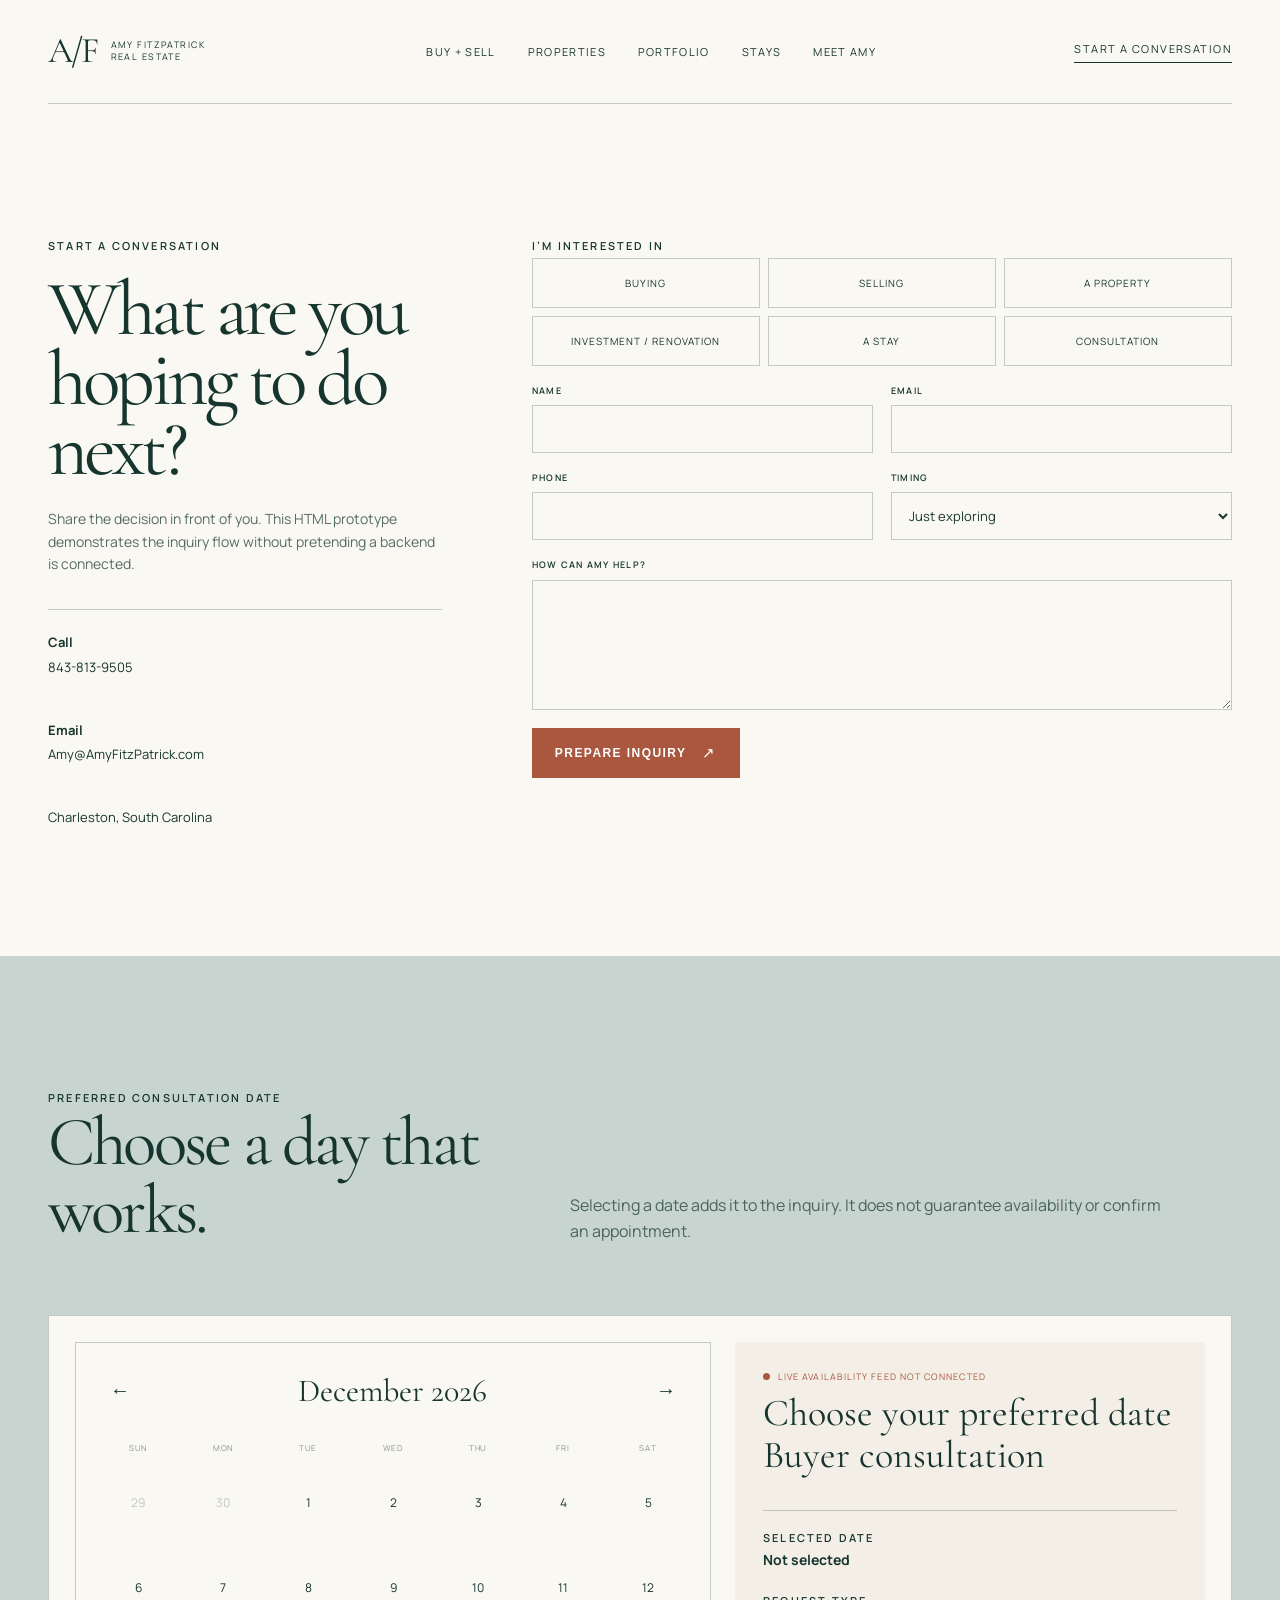
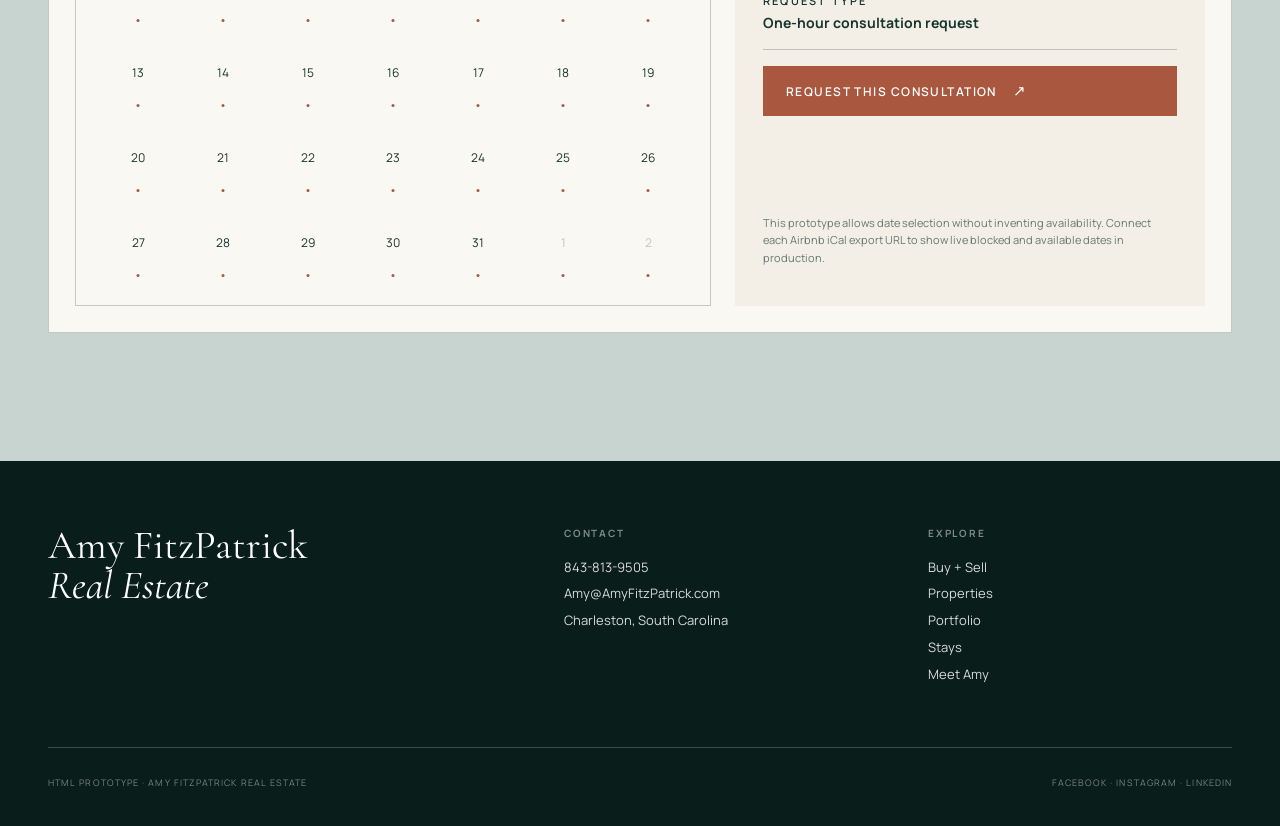
==== contact.html @ 409ec481 "Publish Amy FitzPatrick website prototype" ====
<!doctype html><html lang="en"><head><meta charset="utf-8"><meta name="viewport" content="width=device-width,initial-scale=1"><title>Contact | Amy FitzPatrick Real Estate</title><meta name="description" content="Contact Amy FitzPatrick about buying, selling, investing, properties or stays."><link rel="preconnect" href="https://fonts.googleapis.com"><link rel="preconnect" href="https://fonts.gstatic.com" crossorigin><link href="https://fonts.googleapis.com/css2?family=Cormorant+Garamond:ital,wght@0,400;0,500;1,400&family=Manrope:wght@400;500;600&display=swap" rel="stylesheet"><link rel="icon" href="data:,"><link rel="stylesheet" href="styles.css"></head><body class="inner-page"><header><div class="wrap nav"><a class="brand" href="index.html" aria-label="Amy FitzPatrick home"><span class="brand-mark">A/F</span><span class="brand-copy">Amy FitzPatrick<br>Real Estate</span></a><nav class="navlinks" aria-label="Primary"><a href="services.html">Buy + Sell</a><a href="properties.html">Properties</a><a href="portfolio.html">Portfolio</a><a href="stays.html">Stays</a><a href="meet.html">Meet Amy</a></nav><a class="nav-cta" href="contact.html">Start a conversation</a><button class="menu-toggle" type="button" aria-expanded="false" aria-controls="mobile-panel">Menu</button></div><nav class="mobile-panel" id="mobile-panel" aria-label="Mobile navigation"><a href="services.html">Buy + Sell</a><a href="properties.html">Properties</a><a href="portfolio.html">Portfolio</a><a href="stays.html">Stays</a><a href="meet.html">Meet Amy</a><a href="contact.html">Contact</a></nav></header><main><section class="section"><div class="wrap contact-grid"><aside class="contact-aside"><span class="eyebrow">Start a conversation</span><h1>What are you hoping to do next?</h1><p class="page-copy">Share the decision in front of you. This HTML prototype demonstrates the inquiry flow without pretending a backend is connected.</p><div class="contact-details"><strong>Call</strong><a href="tel:+18438139505">843-813-9505</a><br><br><strong>Email</strong><a href="mailto:Amy@AmyFitzPatrick.com">Amy@AmyFitzPatrick.com</a><br><br><span>Charleston, South Carolina</span></div></aside><form class="form-grid" data-prototype-form><div class="full"><span class="eyebrow">I’m interested in</span><div class="intent-grid"><label class="intent-option"><input type="radio" name="intent" value="buyer"><span>Buying</span></label><label class="intent-option"><input type="radio" name="intent" value="seller"><span>Selling</span></label><label class="intent-option"><input type="radio" name="intent" value="property"><span>A property</span></label><label class="intent-option"><input type="radio" name="intent" value="renovation"><span>Investment / renovation</span></label><label class="intent-option"><input type="radio" name="intent" value="stay"><span>A stay</span></label><label class="intent-option"><input type="radio" name="intent" value="consultation"><span>Consultation</span></label></div></div><div class="field"><label for="name">Name</label><input id="name" name="name" required></div><div class="field"><label for="email">Email</label><input id="email" name="email" type="email" required></div><div class="field"><label for="phone">Phone</label><input id="phone" name="phone" type="tel"></div><div class="field"><label for="timing">Timing</label><select id="timing" name="timing"><option>Just exploring</option><option>Within 3 months</option><option>3–6 months</option><option>6+ months</option></select></div><div class="field full"><label for="message">How can Amy help?</label><textarea id="message" name="message" required></textarea></div><input id="selected-start" type="hidden" name="preferredStart"><input id="selected-end" type="hidden" name="preferredEnd"><div class="full"><button class="btn primary" type="submit">Prepare inquiry</button><div class="form-message"></div></div></form></div></section><section class="section mist"><div class="wrap"><div class="section-head"><div><span class="eyebrow">Preferred consultation date</span><h2 class="display">Choose a day that works.</h2></div><p>Selecting a date adds it to the inquiry. It does not guarantee availability or confirm an appointment.</p></div><div class="calendar-shell"><div class="calendar" data-calendar data-kind="consultation"><div class="calendar-head"><button class="calendar-nav" type="button" data-calendar-prev aria-label="Previous month">←</button><h3 data-month-title></h3><button class="calendar-nav" type="button" data-calendar-next aria-label="Next month">→</button></div><div class="calendar-week"></div><div class="calendar-days"></div></div><div class="calendar-summary"><span class="sync-status">Live availability feed not connected</span><h3>Choose your preferred date<span data-calendar-property>Buyer consultation</span></h3><div class="calendar-selection"><div><span class="eyebrow">Selected date</span><strong id="calendar-start">Not selected</strong></div><br><div><span class="eyebrow">Request type</span><strong id="calendar-end">Not selected</strong></div></div><a class="btn primary" data-date-link href="contact.html">Request this consultation</a><p class="calendar-note">This prototype allows date selection without inventing availability. Connect each Airbnb iCal export URL to show live blocked and available dates in production.</p></div></div></div></section></main><footer><div class="wrap"><div class="footer-grid"><div class="footer-brand">Amy FitzPatrick<br><em>Real Estate</em></div><div class="footer-col"><strong>Contact</strong><a href="tel:+18438139505">843-813-9505</a><a href="mailto:Amy@AmyFitzPatrick.com">Amy@AmyFitzPatrick.com</a><span>Charleston, South Carolina</span></div><div class="footer-col"><strong>Explore</strong><a href="services.html">Buy + Sell</a><a href="properties.html">Properties</a><a href="portfolio.html">Portfolio</a><a href="stays.html">Stays</a><a href="meet.html">Meet Amy</a></div></div><div class="footer-bottom"><span>HTML prototype · Amy FitzPatrick Real Estate</span><span>Facebook · Instagram · LinkedIn</span></div></div></footer><script src="site.js"></script></body></html>
---- styles.css ----
:root{
      --ink:#17352f;
      --deep:#0e2824;
      --oyster:#f3efe6;
      --paper:#faf8f2;
      --mist:#c8d4cf;
      --clay:#a9573f;
      --line:rgba(23,53,47,.24);
      --serif:"Cormorant Garamond", Georgia, serif;
      --sans:"Manrope", Arial, sans-serif;
    }
    *{box-sizing:border-box}
    html{scroll-behavior:smooth}
    body{margin:0;background:var(--paper);color:var(--ink);font-family:var(--sans);font-size:16px;line-height:1.6;overflow-x:hidden}
    img{display:block;width:100%;height:100%;object-fit:cover}
    a{color:inherit;text-decoration:none}
    .wrap{width:min(1280px,calc(100% - 96px));margin:auto}
    .eyebrow{font-size:11px;font-weight:600;letter-spacing:.2em;text-transform:uppercase}
    .rule{height:1px;background:var(--line)}
    .btn{display:inline-flex;align-items:center;gap:16px;min-height:50px;padding:0 22px;border:1px solid currentColor;font-size:12px;font-weight:600;letter-spacing:.12em;text-transform:uppercase;transition:.25s ease}
    .btn::after{content:"↗";font-size:15px;font-weight:400}
    .btn.primary{background:var(--clay);border-color:var(--clay);color:#fff}
    .btn:hover{transform:translateY(-2px)}

    header{position:absolute;inset:0 0 auto;z-index:10;color:#fff}
    .nav{height:104px;display:grid;grid-template-columns:180px 1fr auto;align-items:center;border-bottom:1px solid rgba(255,255,255,.34)}
    .brand{display:flex;align-items:center;gap:14px}
    .brand-mark{font-family:var(--serif);font-size:36px;line-height:.8;letter-spacing:-.06em}
    .brand-copy{font-size:9px;line-height:1.35;letter-spacing:.16em;text-transform:uppercase}
    .navlinks{display:flex;justify-content:center;gap:32px;font-size:11px;letter-spacing:.12em;text-transform:uppercase}
    .nav-cta{font-size:11px;letter-spacing:.13em;text-transform:uppercase;border-bottom:1px solid;padding-bottom:5px}

    .hero{position:relative;min-height:940px;background:var(--deep);color:#fff;overflow:hidden}
    .hero-photo{position:absolute;inset:0;background-image:linear-gradient(90deg,rgba(11,39,34,.9) 0%,rgba(11,39,34,.62) 44%,rgba(11,39,34,.1) 78%),linear-gradient(0deg,rgba(10,31,28,.38),rgba(10,31,28,0) 52%),url('assets/river-marsh.jpg');background-size:cover;background-position:center 58%}
    .hero-grid{position:relative;z-index:2;min-height:940px;display:grid;grid-template-columns:1.07fr .93fr;align-items:end;padding:190px 0 78px}
    .hero-copy{align-self:center;padding-top:52px;max-width:800px}
    .hero-kicker{display:flex;align-items:center;gap:18px;margin-bottom:28px;color:rgba(255,255,255,.78)}
    .hero-kicker span:first-child{width:48px;height:1px;background:rgba(255,255,255,.55)}
    h1{font-family:var(--serif);font-weight:400;font-size:clamp(68px,7.6vw,112px);line-height:.84;letter-spacing:-.055em;margin:0 0 30px;max-width:850px}
    h1 em{font-weight:400;color:#e8d8c8}
    .hero-sub{max-width:560px;font-size:16px;line-height:1.75;color:rgba(255,255,255,.84);margin-bottom:34px}
    .hero-actions{display:flex;gap:14px;flex-wrap:wrap}
    .hero-actions .btn:not(.primary){color:#fff;background:rgba(255,255,255,.04)}
    .portrait-stage{position:relative;height:690px;align-self:end}
    .portrait-arch{position:absolute;right:-48px;bottom:-84px;width:540px;height:720px;border-radius:280px 280px 0 0;border:1px solid rgba(255,255,255,.4);background:linear-gradient(180deg,rgba(232,216,200,.18),rgba(232,216,200,.04));overflow:hidden}
    .portrait-arch img{object-fit:contain;object-position:center bottom;filter:saturate(.85) contrast(1.02)}
    .hero-note{position:absolute;right:0;bottom:24px;width:280px;padding:18px 20px;border-top:1px solid rgba(255,255,255,.5);border-bottom:1px solid rgba(255,255,255,.5);font-family:var(--serif);font-size:22px;font-style:italic;line-height:1.18}
    .hero-index{position:absolute;left:0;bottom:82px;display:flex;gap:30px;font-size:10px;letter-spacing:.15em;text-transform:uppercase;color:rgba(255,255,255,.64)}

    .intro{background:var(--oyster);padding:132px 0 124px}
    .intro-top{display:grid;grid-template-columns:1fr 2fr;gap:80px;align-items:start}
    .intro h2,.section-title{font-family:var(--serif);font-size:clamp(52px,5vw,78px);font-weight:400;line-height:.98;letter-spacing:-.04em;margin:0}
    .intro-statement{font-family:var(--serif);font-size:35px;line-height:1.2;max-width:820px;margin:0}
    .paths{margin-top:90px;border-top:1px solid var(--line)}
    .path{display:grid;grid-template-columns:72px 1.2fr 2fr 36px;align-items:center;gap:28px;min-height:118px;border-bottom:1px solid var(--line)}
    .path-num{font-family:var(--serif);font-size:20px;font-style:italic;color:var(--clay)}
    .path h3{font-family:var(--serif);font-size:36px;font-weight:400;margin:0}
    .path p{margin:0;max-width:560px;color:rgba(23,53,47,.74);font-size:14px}
    .path-arrow{font-size:22px}

    .featured{background:var(--deep);color:#fff;padding:130px 0}
    .featured-head{display:grid;grid-template-columns:1.25fr .75fr;gap:80px;align-items:end;margin-bottom:70px}
    .featured-copy{color:rgba(255,255,255,.72);max-width:470px;font-size:14px}
    .listing-stage{position:relative;display:grid;grid-template-columns:1.45fr .55fr;gap:18px;height:720px}
    .listing-main{position:relative;overflow:hidden}
    .listing-main img{object-position:center 54%}
    .listing-side{display:grid;grid-template-rows:1fr 1fr;gap:18px}
    .listing-card{position:absolute;left:46px;bottom:42px;background:rgba(250,248,242,.96);color:var(--ink);width:min(520px,calc(100% - 92px));padding:28px 30px}
    .listing-card h3{font-family:var(--serif);font-size:38px;line-height:1;margin:9px 0 18px;font-weight:400}
    .facts{display:flex;gap:18px;flex-wrap:wrap;font-size:11px;letter-spacing:.08em;text-transform:uppercase;color:rgba(23,53,47,.72)}
    .listing-link{display:inline-block;margin-top:20px;padding-bottom:3px;border-bottom:1px solid;font-size:11px;font-weight:600;letter-spacing:.12em;text-transform:uppercase}

    .about{padding:150px 0;background:var(--paper)}
    .about-grid{display:grid;grid-template-columns:.9fr 1.1fr;gap:110px;align-items:center}
    .about-photo{height:760px;position:relative;background:var(--mist);overflow:hidden}
    .about-photo img{object-position:center 32%}
    .about-photo::after{content:"15+ years shaping homes, investments & stays";position:absolute;right:-1px;bottom:-1px;background:var(--paper);width:280px;padding:25px 0 0 28px;font-family:var(--serif);font-style:italic;font-size:22px;line-height:1.2}
    .about-copy .eyebrow{color:var(--clay);margin-bottom:24px}
    .about-copy h2{font-family:var(--serif);font-size:70px;line-height:.96;font-weight:400;letter-spacing:-.04em;margin:0 0 34px}
    .about-copy .lead{font-family:var(--serif);font-size:28px;line-height:1.28;margin:0 0 28px}
    .about-copy p{color:rgba(23,53,47,.72);max-width:570px;margin:0 0 32px;font-size:14px}
    .credential{margin:42px 0;padding:20px 0;border-top:1px solid var(--line);border-bottom:1px solid var(--line);font-size:12px;letter-spacing:.08em;text-transform:uppercase}

    .work{padding:132px 0;background:var(--oyster)}
    .work-head{display:flex;justify-content:space-between;align-items:end;margin-bottom:70px}
    .work-head p{max-width:420px;margin:0;color:rgba(23,53,47,.68);font-size:14px}
    .mosaic{display:grid;grid-template-columns:1.1fr .9fr;grid-template-rows:400px 310px;gap:18px}
    .tile{position:relative;overflow:hidden}
    .tile:nth-child(1){grid-row:1 / span 2}
    .tile img{transition:transform .6s ease}
    .tile:hover img{transform:scale(1.025)}
    .tile-caption{position:absolute;inset:auto 0 0;background:linear-gradient(0deg,rgba(9,33,29,.86),rgba(9,33,29,0));padding:70px 26px 24px;color:#fff}
    .tile-caption strong{display:block;font-family:var(--serif);font-size:28px;font-weight:400;line-height:1.1}
    .tile-caption span{font-size:10px;letter-spacing:.15em;text-transform:uppercase;color:rgba(255,255,255,.7)}

    .stays{padding:145px 0;background:var(--paper)}
    .stays-grid{display:grid;grid-template-columns:.72fr 1.28fr;gap:90px;align-items:center}
    .stays-copy h2{font-family:var(--serif);font-weight:400;font-size:72px;line-height:.95;letter-spacing:-.04em;margin:18px 0 28px}
    .stays-copy p{font-size:14px;color:rgba(23,53,47,.7);margin-bottom:30px}
    .stay-gallery{display:grid;grid-template-columns:1.1fr .9fr;grid-template-rows:300px 300px;gap:16px}
    .stay-gallery figure{margin:0;overflow:hidden;position:relative}
    .stay-gallery figure:first-child{grid-row:1/span 2}
    .stay-gallery figure:first-child img{object-position:center}
    .stay-tag{position:absolute;left:18px;bottom:18px;background:rgba(250,248,242,.93);padding:8px 12px;font-size:10px;letter-spacing:.12em;text-transform:uppercase}

    .quote{background:var(--mist);padding:130px 0}
    .quote-grid{display:grid;grid-template-columns:220px 1fr;gap:86px;align-items:start}
    blockquote{margin:0;font-family:var(--serif);font-size:48px;line-height:1.14;letter-spacing:-.025em;max-width:940px}
    .quote-meta{margin-top:32px;font-size:11px;letter-spacing:.12em;text-transform:uppercase}

    .closing{position:relative;background:var(--deep);color:#fff;min-height:610px;display:flex;align-items:center;overflow:hidden}
    .closing::before{content:"";position:absolute;inset:0;background:linear-gradient(90deg,rgba(8,31,27,.96),rgba(8,31,27,.74) 60%,rgba(8,31,27,.45)),url('assets/charleston-street.jpg') center/cover;filter:saturate(.72)}
    .closing-inner{position:relative;z-index:2;padding:110px 0}
    .closing h2{font-family:var(--serif);font-size:80px;line-height:.94;font-weight:400;letter-spacing:-.045em;max-width:820px;margin:20px 0 34px}
    .closing h2 em{color:#e8d8c8;font-weight:400}
    .closing p{max-width:520px;color:rgba(255,255,255,.76);margin-bottom:30px}

    footer{background:#091d1a;color:#fff;padding:64px 0 36px}
    .footer-grid{display:grid;grid-template-columns:1.2fr .8fr .8fr;gap:60px;padding-bottom:56px;border-bottom:1px solid rgba(255,255,255,.2)}
    .footer-brand{font-family:var(--serif);font-size:40px;line-height:1}
    .footer-col strong{display:block;font-size:10px;letter-spacing:.18em;text-transform:uppercase;color:rgba(255,255,255,.48);margin-bottom:16px}
    .footer-col a,.footer-col span{display:block;font-size:13px;margin:6px 0;color:rgba(255,255,255,.84)}
    .footer-bottom{display:flex;justify-content:space-between;padding-top:28px;font-size:9px;letter-spacing:.12em;text-transform:uppercase;color:rgba(255,255,255,.45)}
    .footer-bottom span{display:block}

    @media(max-width:900px){
      .wrap{width:min(100% - 40px,680px)}
      header{position:absolute}.nav{height:80px;grid-template-columns:1fr auto}.brand-copy,.navlinks{display:none}.nav-cta{font-size:10px}
      .hero,.hero-grid{min-height:840px}.hero-grid{display:block;padding:150px 0 0}.hero-copy{position:relative;z-index:3;padding:0}.hero-kicker{margin-bottom:20px}h1{font-size:66px;line-height:.86;max-width:520px}.hero-sub{font-size:14px;max-width:380px;margin-bottom:24px}.portrait-stage{position:absolute;inset:auto -60px 0 auto;width:460px;height:560px;opacity:.9}.portrait-arch{right:0;bottom:-70px;width:420px;height:560px}.hero-note{display:none}.hero-index{bottom:24px;gap:16px;font-size:8px}.hero-photo{background-image:linear-gradient(180deg,rgba(11,39,34,.93) 0%,rgba(11,39,34,.72) 46%,rgba(11,39,34,.22) 100%),url('assets/river-marsh.jpg');background-position:center}
      .intro,.featured,.about,.work,.stays,.quote{padding:88px 0}.intro-top,.featured-head,.about-grid,.stays-grid,.quote-grid{grid-template-columns:1fr;gap:32px}.intro-statement{font-size:28px}.paths{margin-top:54px}.path{grid-template-columns:42px 1fr 28px;gap:14px;padding:22px 0}.path p{grid-column:2 / -1}.path h3{font-size:30px}
      .listing-stage{grid-template-columns:1fr;height:auto}.listing-main{height:560px}.listing-side{grid-template-columns:1fr 1fr;grid-template-rows:240px}.listing-card{left:18px;bottom:18px;width:calc(100% - 36px);padding:22px}.listing-card h3{font-size:31px}
      .about-grid{gap:52px}.about-photo{height:620px}.about-copy h2,.stays-copy h2{font-size:58px}.about-photo::after{width:240px;font-size:19px}
      .work-head{display:block}.work-head p{margin-top:22px}.mosaic{grid-template-columns:1fr;grid-template-rows:520px 300px 300px}.tile:nth-child(1){grid-row:auto}.stay-gallery{grid-template-rows:280px 240px}.quote-grid{gap:28px}blockquote{font-size:38px}.closing h2{font-size:62px}.footer-grid{grid-template-columns:1fr 1fr}.footer-brand{grid-column:1/-1}
    }
    @media(max-width:560px){
      .wrap{width:calc(100% - 32px)}
      .btn{min-height:46px;padding:0 16px;font-size:10px}
      .hero,.hero-grid{min-height:790px}.hero-grid{padding-top:128px}h1{font-size:55px;max-width:350px}.hero-sub{max-width:320px;line-height:1.55}.hero-actions{display:grid;width:max-content}.portrait-stage{right:-105px;width:360px;height:480px}.portrait-arch{width:350px;height:490px}.hero-index{display:none}
      .intro h2,.section-title{font-size:48px}.intro-statement{font-size:25px}.path{grid-template-columns:34px 1fr 22px}.path p{font-size:13px}
      .featured-head{margin-bottom:40px}.listing-main{height:500px}.listing-side{grid-template-rows:180px}.facts{gap:9px;font-size:9px}
      .about-photo{height:510px}.about-copy h2,.stays-copy h2{font-size:49px}.about-copy .lead{font-size:24px}.about-photo::after{width:215px;font-size:17px}
      .mosaic{grid-template-rows:430px 250px 250px}.stay-gallery{grid-template-columns:1fr;grid-template-rows:360px 220px 220px}.stay-gallery figure:first-child{grid-row:auto}.quote-grid{grid-template-columns:1fr}blockquote{font-size:32px}.closing{min-height:600px}.closing h2{font-size:52px}.footer-grid{grid-template-columns:1fr}.footer-brand{grid-column:auto}.footer-bottom{display:block;line-height:2}
    }


/* Shared internal-page system */
body.inner-page{background:var(--paper)}
.inner-page header{position:relative;color:var(--ink);background:var(--paper)}
.inner-page .nav{border-color:var(--line)}
.inner-page .nav-cta{color:var(--ink)}
.menu-toggle{display:none;border:0;background:none;color:inherit;font:600 10px var(--sans);letter-spacing:.14em;text-transform:uppercase;padding:10px 0}
.mobile-panel{display:none}
.page-hero{background:var(--oyster);width:min(100%,1680px);height:clamp(620px,calc(100vh - 104px),760px);min-height:0;margin-inline:auto;display:grid;align-items:stretch}
.page-hero-grid{display:grid;grid-template-columns:.88fr 1.12fr;min-height:0;height:100%}
.page-hero-copy{display:flex;flex-direction:column;justify-content:center;padding:70px clamp(48px,5vw,100px);position:relative}
.page-hero-copy .eyebrow{color:var(--clay);margin-bottom:24px}
.page-title{font-family:var(--serif);font-size:clamp(68px,7vw,102px);line-height:.88;letter-spacing:-.05em;font-weight:400;margin:0 0 28px}
.page-lead{font-family:var(--serif);font-size:28px;line-height:1.3;max-width:620px;margin:0 0 30px}
.page-copy{font-size:14px;max-width:560px;color:rgba(23,53,47,.72)}
.page-hero-media{position:relative;min-height:0;height:100%;overflow:hidden}
.page-hero-media img{position:absolute;inset:0;width:100%;height:100%;object-fit:cover;object-position:center}
.page-hero-media::after{content:"";position:absolute;inset:0;background:linear-gradient(90deg,rgba(14,40,36,.12),transparent 45%)}
.page-hero.dark{background:var(--deep);color:#fff}
.page-hero.dark .page-copy{color:rgba(255,255,255,.74)}
.page-hero.dark .page-hero-copy .eyebrow{color:#e8d8c8}
.section{padding:128px 0}
.section.tight{padding:88px 0}
.section.oyster{background:var(--oyster)}
.section.deep{background:var(--deep);color:#fff}
.section.mist{background:var(--mist)}
.section-head{display:grid;grid-template-columns:.8fr 1.2fr;gap:80px;align-items:end;margin-bottom:70px}
.section-head p{max-width:600px;margin:0;color:rgba(23,53,47,.7)}
.deep .section-head p{color:rgba(255,255,255,.7)}
.display{font-family:var(--serif);font-size:clamp(48px,5.4vw,78px);line-height:.98;letter-spacing:-.04em;font-weight:400;margin:0}
.display em{font-weight:400;color:var(--clay)}
.deep .display em{color:#e8d8c8}
.two-col{display:grid;grid-template-columns:1fr 1fr;gap:90px;align-items:center}
.image-frame{overflow:hidden;min-height:620px}
.image-frame.short{min-height:460px}
.copy-stack .eyebrow{color:var(--clay);margin-bottom:22px}
.copy-stack h2{font-family:var(--serif);font-size:64px;line-height:.98;letter-spacing:-.04em;font-weight:400;margin:0 0 28px}
.copy-stack .lead{font-family:var(--serif);font-size:27px;line-height:1.3;margin:0 0 24px}
.copy-stack p{font-size:14px;color:rgba(23,53,47,.72);margin:0 0 22px}
.index-list{border-top:1px solid var(--line)}
.index-row{display:grid;grid-template-columns:70px 1fr 1.35fr;gap:28px;padding:30px 0;border-bottom:1px solid var(--line);align-items:start}
.index-row strong{font-family:var(--serif);font-size:30px;font-weight:400;line-height:1}
.index-row p{margin:0;font-size:13px;color:rgba(23,53,47,.68)}
.index-row .eyebrow{color:var(--clay)}

/* Services */
.journey-grid{display:grid;grid-template-columns:1fr 1fr;gap:18px}
.journey{position:relative;min-height:620px;overflow:hidden;color:#fff;padding:44px;display:flex;flex-direction:column;justify-content:flex-end}
.journey img{position:absolute;inset:0;z-index:0}
.journey::after{content:"";position:absolute;inset:0;background:linear-gradient(0deg,rgba(8,31,27,.9),rgba(8,31,27,.08) 65%);z-index:1}
.journey>*:not(img){position:relative;z-index:2}
.journey h2{font-family:var(--serif);font-size:58px;font-weight:400;line-height:1;margin:10px 0 18px}
.journey p{max-width:470px;color:rgba(255,255,255,.78);font-size:14px}
.journey .btn{align-self:flex-start;color:#fff}
.process-grid{display:grid;grid-template-columns:repeat(4,1fr);border-top:1px solid var(--line)}
.process-step{padding:34px 26px 20px 0;border-bottom:1px solid var(--line);min-height:230px}
.process-step+.process-step{padding-left:26px;border-left:1px solid var(--line)}
.process-step span{color:var(--clay);font-family:var(--serif);font-style:italic;font-size:18px}
.process-step h3{font-family:var(--serif);font-size:28px;font-weight:400;line-height:1.1;margin:18px 0 12px}
.process-step p{font-size:12px;color:rgba(23,53,47,.68)}
.booking-grid{display:grid;grid-template-columns:repeat(3,1fr);gap:18px}
.booking-card{border:1px solid var(--line);padding:34px;min-height:360px;display:flex;flex-direction:column}
.booking-card h3{font-family:var(--serif);font-size:36px;line-height:1.05;font-weight:400;margin:16px 0}
.booking-card p{font-size:13px;color:rgba(23,53,47,.68)}
.booking-card .price{font-family:var(--serif);font-size:25px;margin-top:auto;padding:20px 0}

/* Properties */
.search-bar{display:grid;grid-template-columns:1.2fr .8fr .7fr .7fr auto;gap:12px;padding:18px;background:var(--paper);border:1px solid var(--line)}
.field{display:grid;gap:7px}
.field label{font-size:9px;font-weight:600;letter-spacing:.14em;text-transform:uppercase}
.field input,.field select,.field textarea{width:100%;border:1px solid var(--line);background:transparent;color:var(--ink);min-height:48px;padding:0 13px;font:13px var(--sans);border-radius:0}
.field textarea{padding:13px;min-height:130px;resize:vertical}
.property-grid{display:grid;grid-template-columns:repeat(3,1fr);gap:18px}
.property-card{background:var(--paper);border-bottom:1px solid var(--line)}
.property-card-media{height:330px;overflow:hidden;position:relative}
.property-card-status{position:absolute;left:14px;top:14px;background:var(--paper);padding:7px 10px;font-size:9px;letter-spacing:.13em;text-transform:uppercase}
.property-card-body{padding:24px 0 26px}
.property-card h3{font-family:var(--serif);font-size:32px;font-weight:400;line-height:1;margin:0 0 12px}
.property-card .facts{margin-top:15px}
.integration-note{border:1px solid var(--line);padding:50px;display:grid;grid-template-columns:.8fr 1.2fr;gap:60px;align-items:center;background:var(--oyster)}
.integration-note h2{font-family:var(--serif);font-size:48px;line-height:1;font-weight:400;margin:0}
.integration-note p{font-size:14px;color:rgba(23,53,47,.7)}

/* Detail pages */
.detail-hero{padding:62px 0 0;background:var(--paper)}
.detail-heading{display:grid;grid-template-columns:1.2fr .8fr;gap:70px;align-items:end;margin-bottom:48px}
.detail-heading h1{color:var(--ink);font-size:92px;margin:0}
.detail-summary{font-family:var(--serif);font-size:25px;line-height:1.3;margin:0}
.detail-media{height:760px;overflow:hidden;position:relative}
.detail-media img{object-position:center 52%}
.detail-factbar{display:grid;grid-template-columns:repeat(4,1fr);border:1px solid var(--line);border-top:0}
.detail-fact{padding:22px 24px;border-right:1px solid var(--line)}
.detail-fact:last-child{border-right:0}
.detail-fact span{display:block;font-size:9px;letter-spacing:.14em;text-transform:uppercase;color:rgba(23,53,47,.55)}
.detail-fact strong{font-family:var(--serif);font-size:24px;font-weight:400}
.story-grid{display:grid;grid-template-columns:.72fr 1.28fr;gap:110px;align-items:start}
.story-nav{position:sticky;top:30px;border-top:1px solid var(--line)}
.story-nav a{display:block;padding:14px 0;border-bottom:1px solid var(--line);font-size:10px;letter-spacing:.12em;text-transform:uppercase}
.story-copy h2{font-family:var(--serif);font-size:54px;line-height:1;font-weight:400;margin:0 0 28px}
.story-copy h3{font-family:var(--serif);font-size:34px;font-weight:400;margin:60px 0 18px}
.story-copy p{font-size:15px;color:rgba(23,53,47,.74);max-width:780px}
.gallery-two{display:grid;grid-template-columns:1fr 1fr;gap:18px;margin-top:58px}
.gallery-two figure{margin:0;height:430px;overflow:hidden}

/* Portfolio */
.filter-row{display:flex;gap:22px;flex-wrap:wrap;margin:0 0 50px;border-bottom:1px solid var(--line)}
.filter-btn{border:0;background:none;padding:0 0 12px;font:600 10px var(--sans);letter-spacing:.13em;text-transform:uppercase;color:rgba(23,53,47,.55);cursor:pointer}
.filter-btn.active{color:var(--ink);border-bottom:2px solid var(--clay)}
.portfolio-grid{display:grid;grid-template-columns:repeat(12,1fr);gap:18px}
.project-card{grid-column:span 6;position:relative;overflow:hidden;height:520px;color:#fff}
.project-card.wide{grid-column:span 8}.project-card.narrow{grid-column:span 4}
.project-card::after{content:"";position:absolute;inset:0;background:linear-gradient(0deg,rgba(8,31,27,.82),transparent 58%)}
.project-card-body{position:absolute;z-index:2;left:28px;right:28px;bottom:26px}
.project-card h2{font-family:var(--serif);font-size:42px;line-height:1;font-weight:400;margin:7px 0}
.project-card p{font-size:12px;color:rgba(255,255,255,.72);margin:0;max-width:470px}
.portfolio-grid .project-card:last-child{grid-column:1/-1;height:460px}

/* Stays + calendar */
.stay-selector{display:grid;grid-template-columns:repeat(4,1fr);border:1px solid var(--line);margin-bottom:40px}
.stay-choice{padding:18px;border:0;border-right:1px solid var(--line);background:transparent;color:var(--ink);font:600 10px var(--sans);letter-spacing:.1em;text-transform:uppercase;cursor:pointer}
.stay-choice:last-child{border-right:0}.stay-choice.active{background:var(--ink);color:#fff}
.stay-list{display:grid;gap:80px}
.stay-entry{display:grid;grid-template-columns:1.15fr .85fr;gap:70px;align-items:center}
.stay-entry:nth-child(even){grid-template-columns:.85fr 1.15fr}.stay-entry:nth-child(even) .stay-entry-media{order:2}
.stay-entry-media{height:610px;overflow:hidden;position:relative}
.stay-entry-copy h2{font-family:var(--serif);font-size:60px;line-height:.96;font-weight:400;margin:12px 0 22px}
.stay-entry-copy p{font-size:14px;color:rgba(23,53,47,.7)}
.stay-facts{display:flex;gap:18px;flex-wrap:wrap;padding:18px 0;margin:24px 0;border-top:1px solid var(--line);border-bottom:1px solid var(--line);font-size:10px;letter-spacing:.08em;text-transform:uppercase}
.calendar-shell{display:grid;grid-template-columns:1.15fr .85fr;gap:24px;background:var(--paper);padding:26px;border:1px solid var(--line)}
.calendar{border:1px solid var(--line);padding:22px}
.calendar-head{display:flex;justify-content:space-between;align-items:center;margin-bottom:18px}
.calendar-head h3{font-family:var(--serif);font-size:32px;font-weight:400;margin:0}
.calendar-nav{border:0;background:transparent;font-size:20px;color:var(--ink);cursor:pointer;padding:8px 12px}
.calendar-week,.calendar-days{display:grid;grid-template-columns:repeat(7,1fr);gap:5px}
.calendar-week span{text-align:center;font-size:8px;letter-spacing:.1em;text-transform:uppercase;padding:8px 0;color:rgba(23,53,47,.5)}
.calendar-day{aspect-ratio:1;border:1px solid transparent;background:transparent;color:var(--ink);font:12px var(--sans);cursor:pointer;position:relative}
.calendar-day:hover,.calendar-day.selected{border-color:var(--clay)}
.calendar-day.in-range{background:rgba(169,87,63,.12)}
.calendar-day.muted{color:rgba(23,53,47,.25)}
.calendar-day.pending::after{content:"";position:absolute;width:3px;height:3px;border-radius:50%;background:var(--clay);bottom:5px;left:50%;transform:translateX(-50%)}
.calendar-summary{background:var(--oyster);padding:28px;display:flex;flex-direction:column}
.calendar-summary h3{font-family:var(--serif);font-size:38px;line-height:1;font-weight:400;margin:10px 0 20px}
.calendar-summary h3 [data-calendar-property]{display:block;margin-top:4px}
.calendar-selection{border-top:1px solid var(--line);border-bottom:1px solid var(--line);padding:16px 0;margin:16px 0;font-size:13px}
.calendar-selection strong{display:block;margin-top:3px;font-size:14px;line-height:1.35}
.calendar-note{font-size:11px;color:rgba(23,53,47,.64);margin-top:auto}
.sync-status{display:inline-flex;align-items:center;gap:8px;font-size:9px;letter-spacing:.12em;text-transform:uppercase;color:var(--clay)}
.sync-status::before{content:"";width:7px;height:7px;border-radius:50%;background:var(--clay)}

/* About + contact */
.timeline{border-top:1px solid var(--line)}
.timeline-row{display:grid;grid-template-columns:160px 1fr;gap:60px;padding:28px 0;border-bottom:1px solid var(--line)}
.timeline-row strong{font-family:var(--serif);font-size:28px;font-weight:400}
.timeline-row p{margin:0;color:rgba(23,53,47,.7)}
.contact-grid{display:grid;grid-template-columns:.72fr 1.28fr;gap:90px;align-items:start}
.contact-aside{position:sticky;top:30px}
.contact-aside h1{font-family:var(--serif);font-size:78px;line-height:.9;font-weight:400;margin:16px 0 24px}
.contact-details{border-top:1px solid var(--line);margin-top:34px;padding-top:22px;font-size:13px}
.contact-details strong{display:block;margin-bottom:4px}
.contact-details a{display:block}
.form-grid{display:grid;grid-template-columns:1fr 1fr;gap:18px}
.form-grid .full{grid-column:1/-1}
.intent-grid{display:grid;grid-template-columns:repeat(3,1fr);gap:8px}
.intent-option input{position:absolute;opacity:0}.intent-option span{display:flex;align-items:center;justify-content:center;min-height:50px;border:1px solid var(--line);font-size:10px;letter-spacing:.1em;text-transform:uppercase;cursor:pointer;text-align:center;padding:8px}.intent-option input:checked+span{background:var(--ink);color:#fff}
.form-message{display:none;margin-top:18px;padding:16px;background:var(--mist);font-size:13px}.form-message.show{display:block}

@media(max-width:900px){
  .menu-toggle{display:block}.navlinks{display:none}.inner-page .nav{grid-template-columns:1fr auto auto;gap:18px}.mobile-panel.open{display:grid;position:absolute;z-index:30;left:0;right:0;top:80px;background:var(--paper);color:var(--ink);padding:22px 20px;border-bottom:1px solid var(--line);gap:12px}.mobile-panel a{font-family:var(--serif);font-size:30px;line-height:1}
  .page-hero{height:auto}.page-hero-grid{grid-template-columns:1fr;min-height:auto;height:auto}.page-hero-copy{padding:76px 40px}.page-hero-media{min-height:520px;height:520px}.page-title{font-size:72px}.page-lead{font-size:25px}
  .section{padding:88px 0}.section-head,.two-col,.contact-grid,.story-grid{grid-template-columns:1fr;gap:42px}.image-frame{min-height:540px}.copy-stack h2{font-size:54px}
  .journey-grid{grid-template-columns:1fr}.journey{min-height:560px}.process-grid{grid-template-columns:1fr 1fr}.booking-grid,.property-grid{grid-template-columns:1fr 1fr}.search-bar{grid-template-columns:1fr 1fr}.search-bar .btn{align-self:end}.integration-note{grid-template-columns:1fr}.detail-heading{grid-template-columns:1fr}.detail-heading h1{font-size:72px}.detail-media{height:620px}.story-nav{position:static}.project-card,.project-card.wide,.project-card.narrow{grid-column:span 6;height:440px}
  .stay-selector{grid-template-columns:1fr 1fr}.stay-choice:nth-child(2){border-right:0}.stay-choice:nth-child(-n+2){border-bottom:1px solid var(--line)}.stay-entry,.stay-entry:nth-child(even){grid-template-columns:1fr;gap:34px}.stay-entry:nth-child(even) .stay-entry-media{order:0}.stay-entry-media{height:520px}.calendar-shell{grid-template-columns:1fr}.contact-aside{position:static}
}
@media(max-width:560px){
  .inner-page .nav{grid-template-columns:1fr auto}.inner-page .nav-cta{display:none}.page-hero-copy{padding:62px 16px}.page-hero-media{min-height:420px}.page-title{font-size:56px}.page-lead{font-size:22px}.section{padding:72px 0}.section-head{margin-bottom:42px}.display{font-size:46px}.copy-stack h2{font-size:46px}.two-col{gap:34px}.image-frame{min-height:440px}
  .index-row{grid-template-columns:34px 1fr;gap:12px}.index-row p{grid-column:2}.journey{min-height:500px;padding:26px}.journey h2{font-size:46px}.process-grid,.booking-grid,.property-grid{grid-template-columns:1fr}.process-step+.process-step{padding-left:0;border-left:0}.search-bar{grid-template-columns:1fr}.integration-note{padding:28px}.detail-heading h1{font-size:55px}.detail-media{height:480px}.detail-factbar{grid-template-columns:1fr 1fr}.detail-fact:nth-child(2){border-right:0}.detail-fact:nth-child(-n+2){border-bottom:1px solid var(--line)}.story-copy h2{font-size:46px}.gallery-two{grid-template-columns:1fr}.gallery-two figure{height:320px}.project-card,.project-card.wide,.project-card.narrow{grid-column:1/-1;height:430px}.stay-selector{grid-template-columns:1fr}.stay-choice{border-right:0;border-bottom:1px solid var(--line)}.stay-entry-media{height:430px}.stay-entry-copy h2{font-size:48px}.calendar-shell{padding:12px}.calendar{padding:12px}.calendar-day{font-size:11px}.contact-aside h1{font-size:58px}.form-grid{grid-template-columns:1fr}.form-grid .full{grid-column:auto}.intent-grid{grid-template-columns:1fr 1fr}.timeline-row{grid-template-columns:1fr;gap:8px}.footer-bottom span+span{margin-top:8px}
}


/* Dedicated stay detail pages */
.stay-detail-hero{padding:70px 0 0;background:var(--paper)}
.stay-detail-heading{display:grid;grid-template-columns:1.15fr .85fr;gap:80px;align-items:end;margin-bottom:42px}
.stay-detail-heading h1{font-family:var(--serif);font-weight:400;font-size:clamp(72px,8vw,132px);line-height:.82;margin:14px 0 0;letter-spacing:-.045em}
.stay-detail-intro{font-family:var(--serif);font-size:25px;line-height:1.28;max-width:560px;margin:0}
.stay-detail-gallery{display:grid;grid-template-columns:2fr 1fr;gap:12px;height:720px}
.stay-detail-gallery>img,.stay-detail-side img{width:100%;height:100%;object-fit:cover;display:block}
.stay-detail-side{display:grid;grid-template-rows:1fr 1fr;gap:12px;min-height:0}
.stay-detail-body{display:grid;grid-template-columns:1.25fr .75fr;gap:100px;align-items:start}
.stay-prose{max-width:760px}
.stay-prose h2{font-family:var(--serif);font-size:64px;line-height:.96;font-weight:400;margin:0 0 28px}
.stay-prose h3{font-family:var(--serif);font-size:34px;font-weight:400;margin:52px 0 14px}
.stay-prose p{font-size:15px;line-height:1.8;color:rgba(23,53,47,.78)}
.stay-book-card{position:sticky;top:32px;background:var(--oyster);border:1px solid var(--line);padding:32px}
.stay-book-card h3{font-family:var(--serif);font-size:38px;line-height:1;font-weight:400;margin:8px 0 18px}
.stay-book-card .stay-facts{margin:22px 0}
.stay-book-card .btn{width:100%;margin-top:10px}
.booking-pending{font-size:11px;line-height:1.55;color:rgba(23,53,47,.65);margin-top:15px}
.amenity-grid{display:grid;grid-template-columns:repeat(3,1fr);border-top:1px solid var(--line);border-left:1px solid var(--line);margin-top:44px}
.amenity-grid div{padding:22px;border-right:1px solid var(--line);border-bottom:1px solid var(--line);font-size:13px}
.stay-related{display:grid;grid-template-columns:repeat(3,1fr);gap:20px}
.stay-related a{min-height:280px;position:relative;overflow:hidden;color:white}
.stay-related img{width:100%;height:100%;object-fit:cover;transition:transform .4s ease}
.stay-related a:hover img{transform:scale(1.025)}
.stay-related div{position:absolute;inset:auto 22px 20px;z-index:2;font-family:var(--serif);font-size:30px}
.stay-related a:after{content:"";position:absolute;inset:0;background:linear-gradient(0deg,rgba(8,31,27,.8),transparent 65%)}
@media(max-width:760px){
 .stay-detail-hero{padding-top:44px}
 .stay-detail-heading{grid-template-columns:1fr;gap:24px;margin-bottom:28px}
 .stay-detail-heading h1{font-size:58px;line-height:.88}
 .stay-detail-intro{font-size:21px}
 .stay-detail-gallery{grid-template-columns:1fr;height:auto;gap:8px}
 .stay-detail-gallery>img{height:390px}
 .stay-detail-side{grid-template-columns:1fr 1fr;grid-template-rows:none;gap:8px;height:190px}
 .stay-detail-body{grid-template-columns:1fr;gap:50px}
 .stay-prose h2{font-size:48px}
 .stay-book-card{position:static}
 .amenity-grid{grid-template-columns:1fr 1fr}
 .stay-related{grid-template-columns:1fr}
 .stay-related a{min-height:240px}
}


/* Nine-photo stay galleries */
.stay-detail-gallery.gallery-nine{display:grid;grid-template-columns:repeat(12,1fr);grid-template-rows:repeat(4,220px);gap:12px;height:auto}
.stay-gallery-item{position:relative;overflow:hidden;border:0;padding:0;background:var(--oyster);cursor:zoom-in;grid-column:span 4}
.stay-gallery-item:first-child{grid-column:span 8;grid-row:span 2}
.stay-gallery-item:nth-child(2),.stay-gallery-item:nth-child(3){grid-column:span 4}
.stay-gallery-item img{position:absolute;inset:0;width:100%;height:100%;object-fit:cover;display:block;transition:transform .45s ease,filter .45s ease}
.stay-gallery-item:hover img{transform:scale(1.025);filter:brightness(.94)}
.stay-gallery-item:focus-visible{outline:3px solid var(--clay);outline-offset:3px;z-index:2}
.gallery-caption-bar{display:flex;justify-content:space-between;padding-top:14px;font-size:9px;font-weight:600;letter-spacing:.14em;text-transform:uppercase;color:rgba(23,53,47,.62)}
.stay-lightbox{position:fixed;inset:0;z-index:1000;background:rgba(8,25,22,.96);display:none;align-items:center;justify-content:center;padding:64px 90px;color:#fff}
.stay-lightbox.open{display:flex}
.stay-lightbox-figure{margin:0;max-width:min(1400px,92vw);max-height:84vh;display:grid;gap:12px;justify-items:center}
.stay-lightbox-image{display:block;max-width:100%;max-height:78vh;width:auto;height:auto;object-fit:contain}
.stay-lightbox-caption{font:500 10px var(--sans);letter-spacing:.11em;text-transform:uppercase;color:rgba(255,255,255,.72)}
.stay-lightbox-close,.stay-lightbox-nav{position:absolute;border:1px solid rgba(255,255,255,.35);background:rgba(8,25,22,.35);color:#fff;cursor:pointer;font:500 11px var(--sans);letter-spacing:.1em;text-transform:uppercase}
.stay-lightbox-close{right:28px;top:24px;padding:12px 15px}
.stay-lightbox-nav{top:50%;width:48px;height:48px;border-radius:50%;font-size:20px;transform:translateY(-50%)}
.stay-lightbox-prev{left:28px}.stay-lightbox-next{right:28px}
.stay-lightbox-count{position:absolute;left:28px;top:30px;font:500 10px var(--sans);letter-spacing:.12em;text-transform:uppercase;color:rgba(255,255,255,.68)}
@media(max-width:760px){
 .stay-detail-gallery.gallery-nine{grid-template-columns:1fr 1fr;grid-template-rows:none;gap:8px}
 .stay-gallery-item,.stay-gallery-item:nth-child(2),.stay-gallery-item:nth-child(3){grid-column:auto;height:190px}
 .stay-gallery-item:first-child{grid-column:1/-1;grid-row:auto;height:390px}
 .gallery-caption-bar{padding-top:11px}
 .stay-lightbox{padding:60px 16px 84px}
 .stay-lightbox-nav{top:auto;bottom:20px;transform:none}
 .stay-lightbox-prev{left:calc(50% - 58px)}.stay-lightbox-next{right:calc(50% - 58px)}
 .stay-lightbox-count{left:16px;top:25px}.stay-lightbox-close{right:16px;top:16px}
}
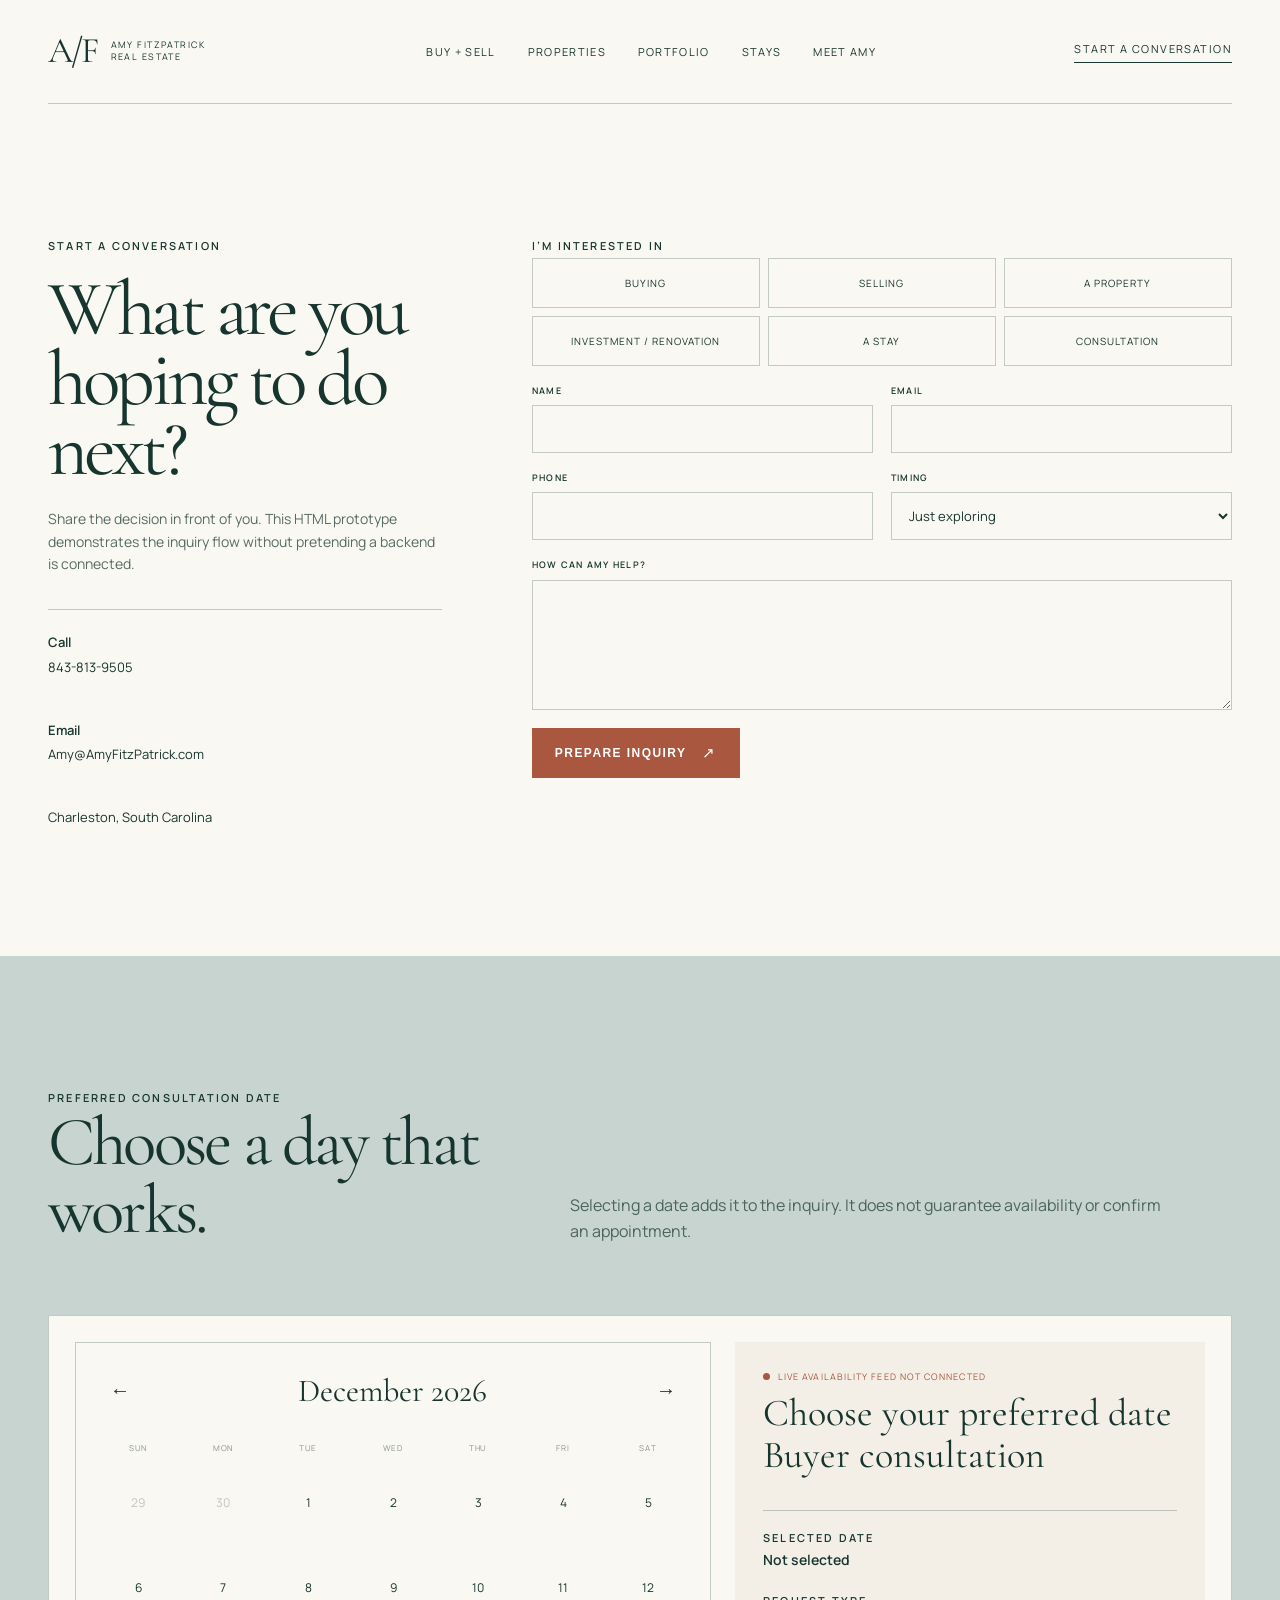
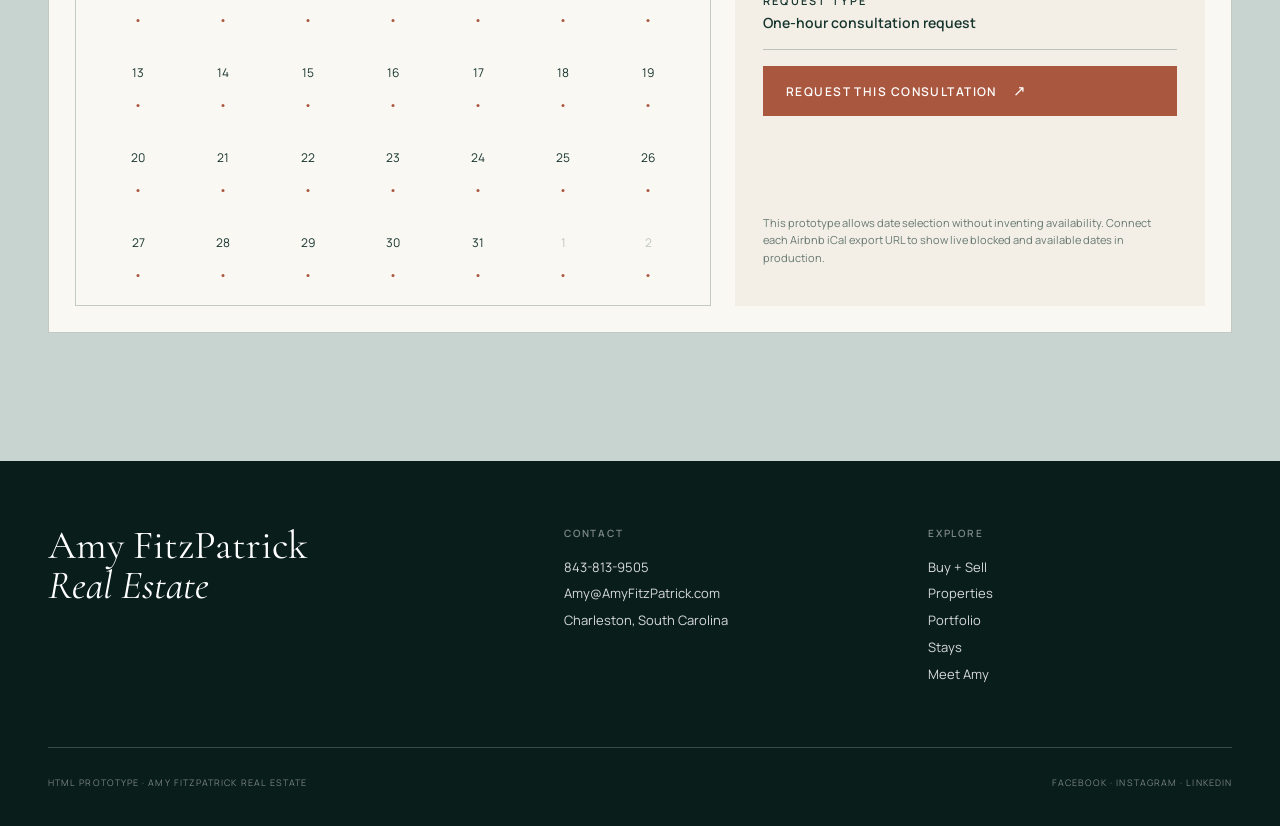
==== commit 83dcf11d: "Harden responsive UI and self-host typography" ====
--- a/contact.html
+++ b/contact.html
@@ -1 +1 @@
-<!doctype html><html lang="en"><head><meta charset="utf-8"><meta name="viewport" content="width=device-width,initial-scale=1"><title>Contact | Amy FitzPatrick Real Estate</title><meta name="description" content="Contact Amy FitzPatrick about buying, selling, investing, properties or stays."><link rel="preconnect" href="https://fonts.googleapis.com"><link rel="preconnect" href="https://fonts.gstatic.com" crossorigin><link href="https://fonts.googleapis.com/css2?family=Cormorant+Garamond:ital,wght@0,400;0,500;1,400&family=Manrope:wght@400;500;600&display=swap" rel="stylesheet"><link rel="icon" href="data:,"><link rel="stylesheet" href="styles.css"></head><body class="inner-page"><header><div class="wrap nav"><a class="brand" href="index.html" aria-label="Amy FitzPatrick home"><span class="brand-mark">A/F</span><span class="brand-copy">Amy FitzPatrick<br>Real Estate</span></a><nav class="navlinks" aria-label="Primary"><a href="services.html">Buy + Sell</a><a href="properties.html">Properties</a><a href="portfolio.html">Portfolio</a><a href="stays.html">Stays</a><a href="meet.html">Meet Amy</a></nav><a class="nav-cta" href="contact.html">Start a conversation</a><button class="menu-toggle" type="button" aria-expanded="false" aria-controls="mobile-panel">Menu</button></div><nav class="mobile-panel" id="mobile-panel" aria-label="Mobile navigation"><a href="services.html">Buy + Sell</a><a href="properties.html">Properties</a><a href="portfolio.html">Portfolio</a><a href="stays.html">Stays</a><a href="meet.html">Meet Amy</a><a href="contact.html">Contact</a></nav></header><main><section class="section"><div class="wrap contact-grid"><aside class="contact-aside"><span class="eyebrow">Start a conversation</span><h1>What are you hoping to do next?</h1><p class="page-copy">Share the decision in front of you. This HTML prototype demonstrates the inquiry flow without pretending a backend is connected.</p><div class="contact-details"><strong>Call</strong><a href="tel:+18438139505">843-813-9505</a><br><br><strong>Email</strong><a href="mailto:Amy@AmyFitzPatrick.com">Amy@AmyFitzPatrick.com</a><br><br><span>Charleston, South Carolina</span></div></aside><form class="form-grid" data-prototype-form><div class="full"><span class="eyebrow">I’m interested in</span><div class="intent-grid"><label class="intent-option"><input type="radio" name="intent" value="buyer"><span>Buying</span></label><label class="intent-option"><input type="radio" name="intent" value="seller"><span>Selling</span></label><label class="intent-option"><input type="radio" name="intent" value="property"><span>A property</span></label><label class="intent-option"><input type="radio" name="intent" value="renovation"><span>Investment / renovation</span></label><label class="intent-option"><input type="radio" name="intent" value="stay"><span>A stay</span></label><label class="intent-option"><input type="radio" name="intent" value="consultation"><span>Consultation</span></label></div></div><div class="field"><label for="name">Name</label><input id="name" name="name" required></div><div class="field"><label for="email">Email</label><input id="email" name="email" type="email" required></div><div class="field"><label for="phone">Phone</label><input id="phone" name="phone" type="tel"></div><div class="field"><label for="timing">Timing</label><select id="timing" name="timing"><option>Just exploring</option><option>Within 3 months</option><option>3–6 months</option><option>6+ months</option></select></div><div class="field full"><label for="message">How can Amy help?</label><textarea id="message" name="message" required></textarea></div><input id="selected-start" type="hidden" name="preferredStart"><input id="selected-end" type="hidden" name="preferredEnd"><div class="full"><button class="btn primary" type="submit">Prepare inquiry</button><div class="form-message"></div></div></form></div></section><section class="section mist"><div class="wrap"><div class="section-head"><div><span class="eyebrow">Preferred consultation date</span><h2 class="display">Choose a day that works.</h2></div><p>Selecting a date adds it to the inquiry. It does not guarantee availability or confirm an appointment.</p></div><div class="calendar-shell"><div class="calendar" data-calendar data-kind="consultation"><div class="calendar-head"><button class="calendar-nav" type="button" data-calendar-prev aria-label="Previous month">←</button><h3 data-month-title></h3><button class="calendar-nav" type="button" data-calendar-next aria-label="Next month">→</button></div><div class="calendar-week"></div><div class="calendar-days"></div></div><div class="calendar-summary"><span class="sync-status">Live availability feed not connected</span><h3>Choose your preferred date<span data-calendar-property>Buyer consultation</span></h3><div class="calendar-selection"><div><span class="eyebrow">Selected date</span><strong id="calendar-start">Not selected</strong></div><br><div><span class="eyebrow">Request type</span><strong id="calendar-end">Not selected</strong></div></div><a class="btn primary" data-date-link href="contact.html">Request this consultation</a><p class="calendar-note">This prototype allows date selection without inventing availability. Connect each Airbnb iCal export URL to show live blocked and available dates in production.</p></div></div></div></section></main><footer><div class="wrap"><div class="footer-grid"><div class="footer-brand">Amy FitzPatrick<br><em>Real Estate</em></div><div class="footer-col"><strong>Contact</strong><a href="tel:+18438139505">843-813-9505</a><a href="mailto:Amy@AmyFitzPatrick.com">Amy@AmyFitzPatrick.com</a><span>Charleston, South Carolina</span></div><div class="footer-col"><strong>Explore</strong><a href="services.html">Buy + Sell</a><a href="properties.html">Properties</a><a href="portfolio.html">Portfolio</a><a href="stays.html">Stays</a><a href="meet.html">Meet Amy</a></div></div><div class="footer-bottom"><span>HTML prototype · Amy FitzPatrick Real Estate</span><span>Facebook · Instagram · LinkedIn</span></div></div></footer><script src="site.js"></script></body></html>+<!doctype html><html lang="en"><head><meta charset="utf-8"><meta name="viewport" content="width=device-width,initial-scale=1"><title>Contact | Amy FitzPatrick Real Estate</title><meta name="description" content="Contact Amy FitzPatrick about buying, selling, investing, properties or stays."><link rel="icon" href="data:,"><link rel="stylesheet" href="styles.css"></head><body class="inner-page"><header><div class="wrap nav"><a class="brand" href="index.html" aria-label="Amy FitzPatrick home"><span class="brand-mark">A/F</span><span class="brand-copy">Amy FitzPatrick<br>Real Estate</span></a><nav class="navlinks" aria-label="Primary"><a href="services.html">Buy + Sell</a><a href="properties.html">Properties</a><a href="portfolio.html">Portfolio</a><a href="stays.html">Stays</a><a href="meet.html">Meet Amy</a></nav><a class="nav-cta" href="contact.html">Start a conversation</a><button class="menu-toggle" type="button" aria-expanded="false" aria-controls="mobile-panel">Menu</button></div><nav class="mobile-panel" id="mobile-panel" aria-label="Mobile navigation"><a href="services.html">Buy + Sell</a><a href="properties.html">Properties</a><a href="portfolio.html">Portfolio</a><a href="stays.html">Stays</a><a href="meet.html">Meet Amy</a><a href="contact.html">Contact</a></nav></header><main><section class="section"><div class="wrap contact-grid"><aside class="contact-aside"><span class="eyebrow">Start a conversation</span><h1>What are you hoping to do next?</h1><p class="page-copy">Share the decision in front of you. This HTML prototype demonstrates the inquiry flow without pretending a backend is connected.</p><div class="contact-details"><strong>Call</strong><a href="tel:+18438139505">843-813-9505</a><br><br><strong>Email</strong><a href="mailto:Amy@AmyFitzPatrick.com">Amy@AmyFitzPatrick.com</a><br><br><span>Charleston, South Carolina</span></div></aside><form class="form-grid" data-prototype-form><div class="full"><span class="eyebrow">I’m interested in</span><div class="intent-grid"><label class="intent-option"><input type="radio" name="intent" value="buyer"><span>Buying</span></label><label class="intent-option"><input type="radio" name="intent" value="seller"><span>Selling</span></label><label class="intent-option"><input type="radio" name="intent" value="property"><span>A property</span></label><label class="intent-option"><input type="radio" name="intent" value="renovation"><span>Investment / renovation</span></label><label class="intent-option"><input type="radio" name="intent" value="stay"><span>A stay</span></label><label class="intent-option"><input type="radio" name="intent" value="consultation"><span>Consultation</span></label></div></div><div class="field"><label for="name">Name</label><input id="name" name="name" required></div><div class="field"><label for="email">Email</label><input id="email" name="email" type="email" required></div><div class="field"><label for="phone">Phone</label><input id="phone" name="phone" type="tel"></div><div class="field"><label for="timing">Timing</label><select id="timing" name="timing"><option>Just exploring</option><option>Within 3 months</option><option>3–6 months</option><option>6+ months</option></select></div><div class="field full"><label for="message">How can Amy help?</label><textarea id="message" name="message" required></textarea></div><input id="selected-start" type="hidden" name="preferredStart"><input id="selected-end" type="hidden" name="preferredEnd"><div class="full"><button class="btn primary" type="submit">Prepare inquiry</button><div class="form-message"></div></div></form></div></section><section class="section mist"><div class="wrap"><div class="section-head"><div><span class="eyebrow">Preferred consultation date</span><h2 class="display">Choose a day that works.</h2></div><p>Selecting a date adds it to the inquiry. It does not guarantee availability or confirm an appointment.</p></div><div class="calendar-shell"><div class="calendar" data-calendar data-kind="consultation"><div class="calendar-head"><button class="calendar-nav" type="button" data-calendar-prev aria-label="Previous month">←</button><h3 data-month-title></h3><button class="calendar-nav" type="button" data-calendar-next aria-label="Next month">→</button></div><div class="calendar-week"></div><div class="calendar-days"></div></div><div class="calendar-summary"><span class="sync-status">Live availability feed not connected</span><h3>Choose your preferred date<span data-calendar-property>Buyer consultation</span></h3><div class="calendar-selection"><div><span class="eyebrow">Selected date</span><strong id="calendar-start">Not selected</strong></div><br><div><span class="eyebrow">Request type</span><strong id="calendar-end">Not selected</strong></div></div><a class="btn primary" data-date-link href="contact.html">Request this consultation</a><p class="calendar-note">This prototype allows date selection without inventing availability. Connect each Airbnb iCal export URL to show live blocked and available dates in production.</p></div></div></div></section></main><footer><div class="wrap"><div class="footer-grid"><div class="footer-brand">Amy FitzPatrick<br><em>Real Estate</em></div><div class="footer-col"><strong>Contact</strong><a href="tel:+18438139505">843-813-9505</a><a href="mailto:Amy@AmyFitzPatrick.com">Amy@AmyFitzPatrick.com</a><span>Charleston, South Carolina</span></div><div class="footer-col"><strong>Explore</strong><a href="services.html">Buy + Sell</a><a href="properties.html">Properties</a><a href="portfolio.html">Portfolio</a><a href="stays.html">Stays</a><a href="meet.html">Meet Amy</a></div></div><div class="footer-bottom"><span>HTML prototype · Amy FitzPatrick Real Estate</span><span>Facebook · Instagram · LinkedIn</span></div></div></footer><script src="site.js"></script></body></html>
--- a/styles.css
+++ b/styles.css
@@ -1,3 +1,7 @@
+@font-face{font-family:"Cormorant Garamond";src:url("assets/fonts/cormorant-garamond-regular.woff2") format("woff2");font-style:normal;font-weight:400 500;font-display:swap}
+@font-face{font-family:"Cormorant Garamond";src:url("assets/fonts/cormorant-garamond-italic.woff2") format("woff2");font-style:italic;font-weight:400;font-display:swap}
+@font-face{font-family:"Manrope";src:url("assets/fonts/manrope.woff2") format("woff2");font-style:normal;font-weight:400 600;font-display:swap}
+
     :root{
       --ink:#17352f;
       --deep:#0e2824;
@@ -393,3 +397,42 @@
  .stay-lightbox-prev{left:calc(50% - 58px)}.stay-lightbox-next{right:calc(50% - 58px)}
  .stay-lightbox-count{left:16px;top:25px}.stay-lightbox-close{right:16px;top:16px}
 }
+
+
+/* Client feedback — source testimonials, editorial presentation */
+.testimonials{padding:150px 0;background:var(--deep);color:#fff}
+.testimonials-grid{display:grid;grid-template-columns:.72fr 1.28fr;gap:110px;align-items:start}
+.testimonials-intro{position:sticky;top:48px}
+.testimonials-intro .eyebrow{color:#e8d8c8}
+.testimonials-intro h2{font-family:var(--serif);font-size:clamp(54px,5.2vw,78px);font-weight:400;line-height:.94;letter-spacing:-.04em;margin:24px 0 30px}
+.testimonials-intro h2 em{font-weight:400;color:#e8d8c8}
+.testimonials-intro p{max-width:400px;font-size:13px;line-height:1.75;color:rgba(255,255,255,.65)}
+.testimonial-controls{display:flex;align-items:center;gap:16px;margin-top:52px}
+.testimonial-controls button{width:48px;height:48px;border:1px solid rgba(255,255,255,.3);border-radius:50%;background:transparent;color:#fff;font-size:18px;cursor:pointer;transition:background .25s ease,color .25s ease}
+.testimonial-controls button:hover,.testimonial-controls button:focus-visible{background:var(--paper);color:var(--deep);outline:none}
+.testimonial-controls span{min-width:54px;text-align:center;font:600 9px var(--sans);letter-spacing:.14em;color:rgba(255,255,255,.66)}
+.testimonial-stage{border-top:1px solid rgba(255,255,255,.28);border-bottom:1px solid rgba(255,255,255,.28)}
+.testimonial-card{min-height:610px;padding:48px 0 38px;display:flex;flex-direction:column}
+.testimonial-card[hidden]{display:none}
+.testimonial-stars{font-size:14px;letter-spacing:.28em;color:#e8d8c8;margin-bottom:34px}
+.testimonial-card blockquote{font-family:var(--serif);font-size:clamp(31px,2.55vw,42px);font-weight:400;line-height:1.22;letter-spacing:-.022em;margin:0;color:#fff}
+.testimonial-meta{display:flex;justify-content:space-between;gap:24px;margin-top:auto;padding-top:38px;font:600 9px var(--sans);letter-spacing:.13em;text-transform:uppercase;color:rgba(255,255,255,.62)}
+@media(max-width:900px){
+ .testimonials{padding:100px 0}.testimonials-grid{grid-template-columns:1fr;gap:62px}.testimonials-intro{position:static}.testimonials-intro p{max-width:560px}.testimonial-controls{margin-top:34px}.testimonial-card{min-height:0;padding:40px 0}.testimonial-card blockquote{font-size:34px}.testimonial-meta{margin-top:42px}
+}
+@media(max-width:560px){
+ .testimonials{padding:82px 0}.testimonials-grid{gap:48px}.testimonials-intro h2{font-size:52px}.testimonial-card blockquote{font-size:28px;line-height:1.28}.testimonial-meta{display:grid;gap:8px}.testimonial-stars{margin-bottom:26px}
+}
+
+
+/* Responsive touch-target hardening */
+@media(max-width:900px){
+ .menu-toggle{min-width:44px;min-height:44px;padding:10px 8px}
+ .mobile-panel a{display:flex;align-items:center;min-height:44px}
+ .calendar-nav{min-width:44px;min-height:44px}
+ .calendar-day{min-height:44px;aspect-ratio:auto}
+ .filter-btn{display:inline-flex;align-items:center;min-height:44px;padding:0 2px}
+}
+@media(max-width:560px){
+ header .nav-cta{display:flex;align-items:center;min-height:44px;padding-bottom:0}
+}
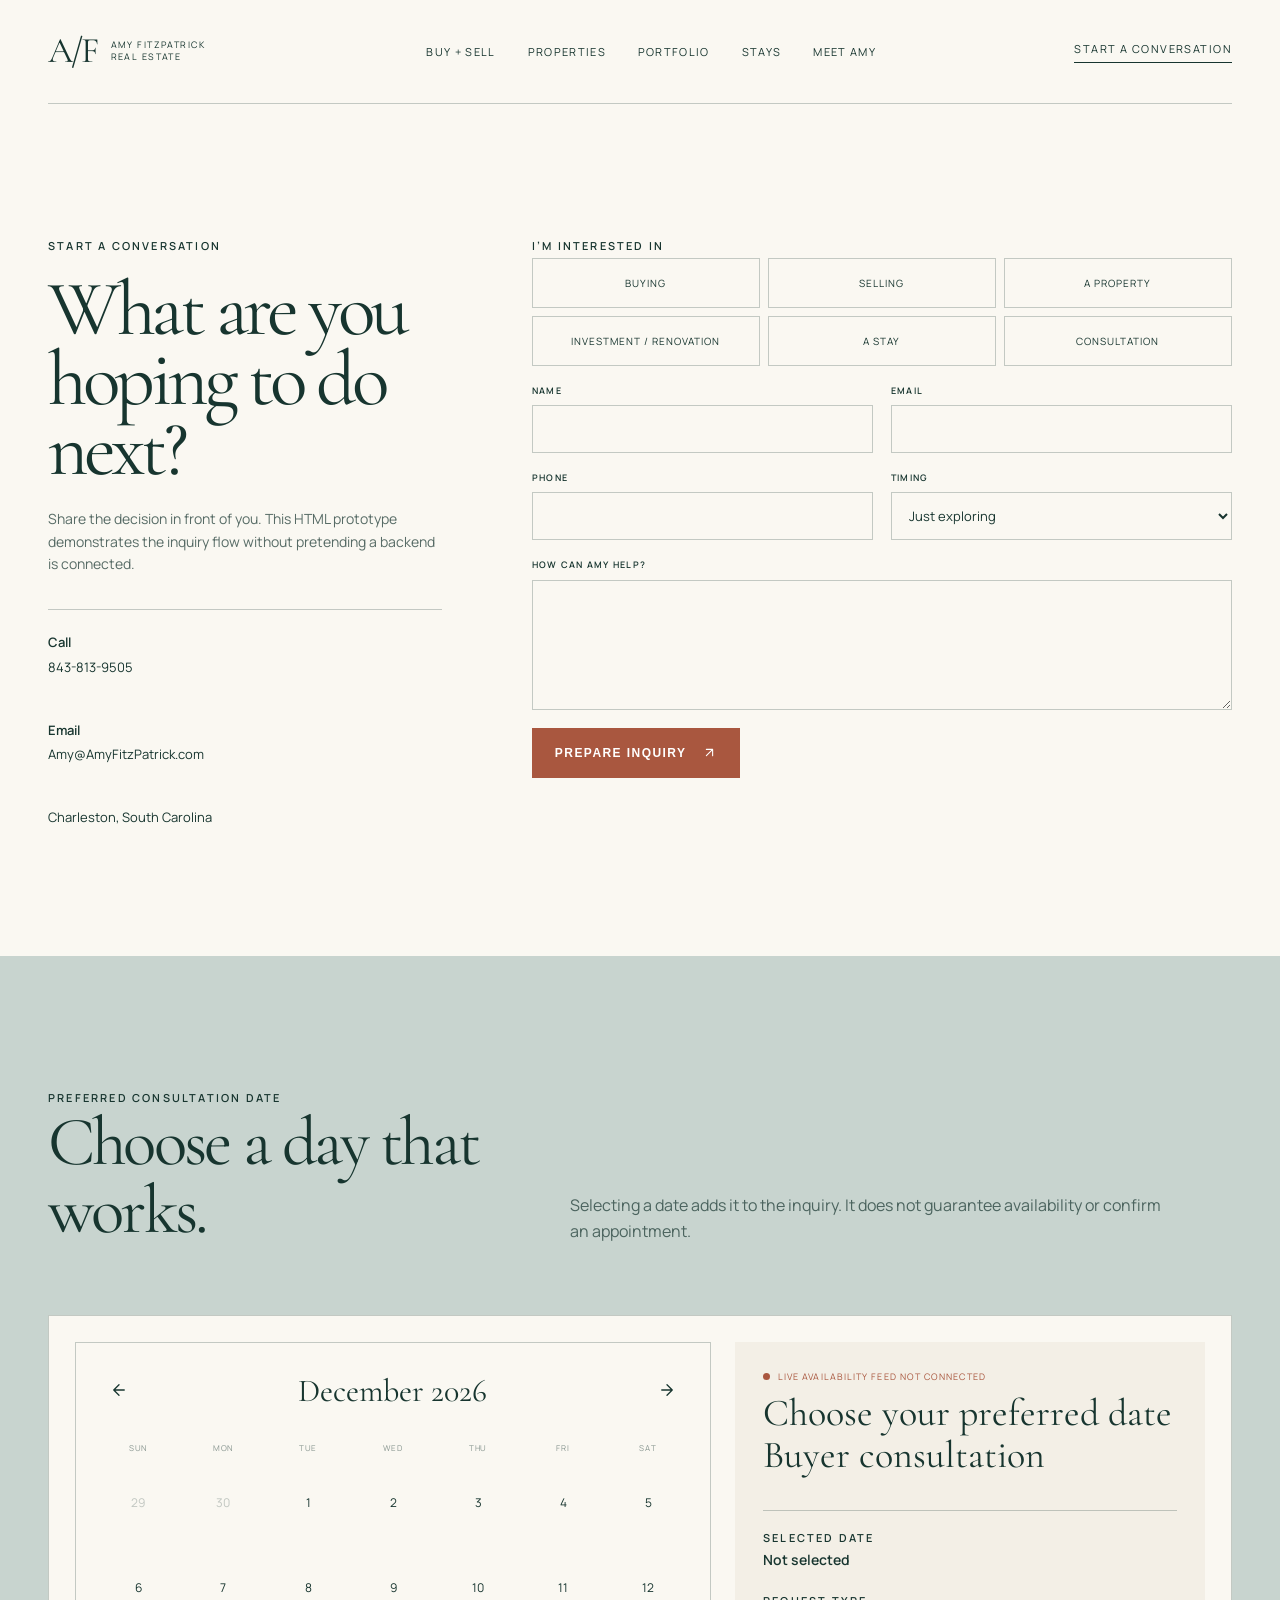
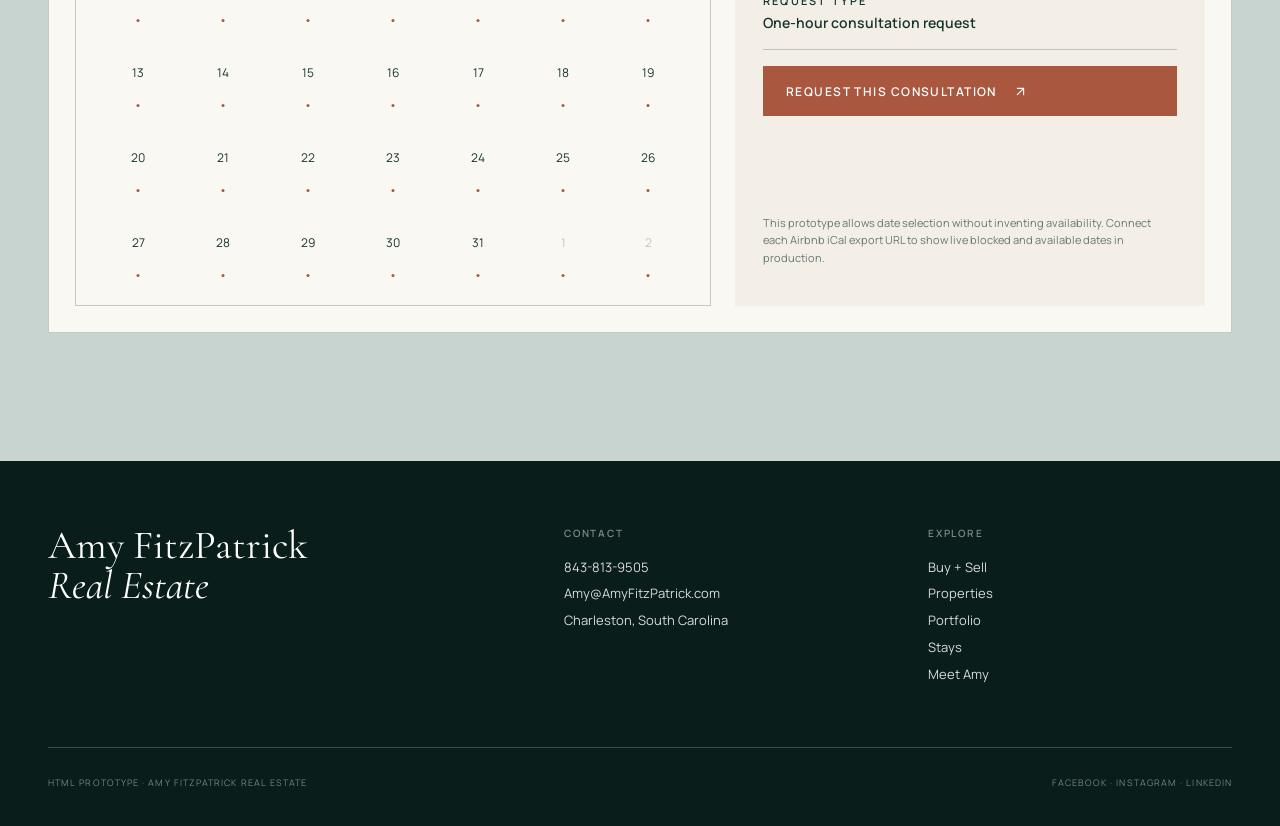
==== commit 9e0e8c8d: "Replace Unicode icons and improve Safari media support" ====
--- a/contact.html
+++ b/contact.html
@@ -1 +1 @@
-<!doctype html><html lang="en"><head><meta charset="utf-8"><meta name="viewport" content="width=device-width,initial-scale=1"><title>Contact | Amy FitzPatrick Real Estate</title><meta name="description" content="Contact Amy FitzPatrick about buying, selling, investing, properties or stays."><link rel="icon" href="data:,"><link rel="stylesheet" href="styles.css"></head><body class="inner-page"><header><div class="wrap nav"><a class="brand" href="index.html" aria-label="Amy FitzPatrick home"><span class="brand-mark">A/F</span><span class="brand-copy">Amy FitzPatrick<br>Real Estate</span></a><nav class="navlinks" aria-label="Primary"><a href="services.html">Buy + Sell</a><a href="properties.html">Properties</a><a href="portfolio.html">Portfolio</a><a href="stays.html">Stays</a><a href="meet.html">Meet Amy</a></nav><a class="nav-cta" href="contact.html">Start a conversation</a><button class="menu-toggle" type="button" aria-expanded="false" aria-controls="mobile-panel">Menu</button></div><nav class="mobile-panel" id="mobile-panel" aria-label="Mobile navigation"><a href="services.html">Buy + Sell</a><a href="properties.html">Properties</a><a href="portfolio.html">Portfolio</a><a href="stays.html">Stays</a><a href="meet.html">Meet Amy</a><a href="contact.html">Contact</a></nav></header><main><section class="section"><div class="wrap contact-grid"><aside class="contact-aside"><span class="eyebrow">Start a conversation</span><h1>What are you hoping to do next?</h1><p class="page-copy">Share the decision in front of you. This HTML prototype demonstrates the inquiry flow without pretending a backend is connected.</p><div class="contact-details"><strong>Call</strong><a href="tel:+18438139505">843-813-9505</a><br><br><strong>Email</strong><a href="mailto:Amy@AmyFitzPatrick.com">Amy@AmyFitzPatrick.com</a><br><br><span>Charleston, South Carolina</span></div></aside><form class="form-grid" data-prototype-form><div class="full"><span class="eyebrow">I’m interested in</span><div class="intent-grid"><label class="intent-option"><input type="radio" name="intent" value="buyer"><span>Buying</span></label><label class="intent-option"><input type="radio" name="intent" value="seller"><span>Selling</span></label><label class="intent-option"><input type="radio" name="intent" value="property"><span>A property</span></label><label class="intent-option"><input type="radio" name="intent" value="renovation"><span>Investment / renovation</span></label><label class="intent-option"><input type="radio" name="intent" value="stay"><span>A stay</span></label><label class="intent-option"><input type="radio" name="intent" value="consultation"><span>Consultation</span></label></div></div><div class="field"><label for="name">Name</label><input id="name" name="name" required></div><div class="field"><label for="email">Email</label><input id="email" name="email" type="email" required></div><div class="field"><label for="phone">Phone</label><input id="phone" name="phone" type="tel"></div><div class="field"><label for="timing">Timing</label><select id="timing" name="timing"><option>Just exploring</option><option>Within 3 months</option><option>3–6 months</option><option>6+ months</option></select></div><div class="field full"><label for="message">How can Amy help?</label><textarea id="message" name="message" required></textarea></div><input id="selected-start" type="hidden" name="preferredStart"><input id="selected-end" type="hidden" name="preferredEnd"><div class="full"><button class="btn primary" type="submit">Prepare inquiry</button><div class="form-message"></div></div></form></div></section><section class="section mist"><div class="wrap"><div class="section-head"><div><span class="eyebrow">Preferred consultation date</span><h2 class="display">Choose a day that works.</h2></div><p>Selecting a date adds it to the inquiry. It does not guarantee availability or confirm an appointment.</p></div><div class="calendar-shell"><div class="calendar" data-calendar data-kind="consultation"><div class="calendar-head"><button class="calendar-nav" type="button" data-calendar-prev aria-label="Previous month">←</button><h3 data-month-title></h3><button class="calendar-nav" type="button" data-calendar-next aria-label="Next month">→</button></div><div class="calendar-week"></div><div class="calendar-days"></div></div><div class="calendar-summary"><span class="sync-status">Live availability feed not connected</span><h3>Choose your preferred date<span data-calendar-property>Buyer consultation</span></h3><div class="calendar-selection"><div><span class="eyebrow">Selected date</span><strong id="calendar-start">Not selected</strong></div><br><div><span class="eyebrow">Request type</span><strong id="calendar-end">Not selected</strong></div></div><a class="btn primary" data-date-link href="contact.html">Request this consultation</a><p class="calendar-note">This prototype allows date selection without inventing availability. Connect each Airbnb iCal export URL to show live blocked and available dates in production.</p></div></div></div></section></main><footer><div class="wrap"><div class="footer-grid"><div class="footer-brand">Amy FitzPatrick<br><em>Real Estate</em></div><div class="footer-col"><strong>Contact</strong><a href="tel:+18438139505">843-813-9505</a><a href="mailto:Amy@AmyFitzPatrick.com">Amy@AmyFitzPatrick.com</a><span>Charleston, South Carolina</span></div><div class="footer-col"><strong>Explore</strong><a href="services.html">Buy + Sell</a><a href="properties.html">Properties</a><a href="portfolio.html">Portfolio</a><a href="stays.html">Stays</a><a href="meet.html">Meet Amy</a></div></div><div class="footer-bottom"><span>HTML prototype · Amy FitzPatrick Real Estate</span><span>Facebook · Instagram · LinkedIn</span></div></div></footer><script src="site.js"></script></body></html>+<!doctype html><html lang="en"><head><meta charset="utf-8"><meta name="viewport" content="width=device-width,initial-scale=1"><title>Contact | Amy FitzPatrick Real Estate</title><meta name="description" content="Contact Amy FitzPatrick about buying, selling, investing, properties or stays."><link rel="icon" href="data:,"><link rel="stylesheet" href="styles.css"></head><body class="inner-page"><header><div class="wrap nav"><a class="brand" href="index.html" aria-label="Amy FitzPatrick home"><span class="brand-mark">A/F</span><span class="brand-copy">Amy FitzPatrick<br>Real Estate</span></a><nav class="navlinks" aria-label="Primary"><a href="services.html">Buy + Sell</a><a href="properties.html">Properties</a><a href="portfolio.html">Portfolio</a><a href="stays.html">Stays</a><a href="meet.html">Meet Amy</a></nav><a class="nav-cta" href="contact.html">Start a conversation</a><button class="menu-toggle" type="button" aria-expanded="false" aria-controls="mobile-panel">Menu</button></div><nav class="mobile-panel" id="mobile-panel" aria-label="Mobile navigation"><a href="services.html">Buy + Sell</a><a href="properties.html">Properties</a><a href="portfolio.html">Portfolio</a><a href="stays.html">Stays</a><a href="meet.html">Meet Amy</a><a href="contact.html">Contact</a></nav></header><main><section class="section"><div class="wrap contact-grid"><aside class="contact-aside"><span class="eyebrow">Start a conversation</span><h1>What are you hoping to do next?</h1><p class="page-copy">Share the decision in front of you. This HTML prototype demonstrates the inquiry flow without pretending a backend is connected.</p><div class="contact-details"><strong>Call</strong><a href="tel:+18438139505">843-813-9505</a><br><br><strong>Email</strong><a href="mailto:Amy@AmyFitzPatrick.com">Amy@AmyFitzPatrick.com</a><br><br><span>Charleston, South Carolina</span></div></aside><form class="form-grid" data-prototype-form><div class="full"><span class="eyebrow">I’m interested in</span><div class="intent-grid"><label class="intent-option"><input type="radio" name="intent" value="buyer"><span>Buying</span></label><label class="intent-option"><input type="radio" name="intent" value="seller"><span>Selling</span></label><label class="intent-option"><input type="radio" name="intent" value="property"><span>A property</span></label><label class="intent-option"><input type="radio" name="intent" value="renovation"><span>Investment / renovation</span></label><label class="intent-option"><input type="radio" name="intent" value="stay"><span>A stay</span></label><label class="intent-option"><input type="radio" name="intent" value="consultation"><span>Consultation</span></label></div></div><div class="field"><label for="name">Name</label><input id="name" name="name" required></div><div class="field"><label for="email">Email</label><input id="email" name="email" type="email" required></div><div class="field"><label for="phone">Phone</label><input id="phone" name="phone" type="tel"></div><div class="field"><label for="timing">Timing</label><select id="timing" name="timing"><option>Just exploring</option><option>Within 3 months</option><option>3–6 months</option><option>6+ months</option></select></div><div class="field full"><label for="message">How can Amy help?</label><textarea id="message" name="message" required></textarea></div><input id="selected-start" type="hidden" name="preferredStart"><input id="selected-end" type="hidden" name="preferredEnd"><div class="full"><button class="btn primary" type="submit">Prepare inquiry<svg class="icon icon-ne" viewBox="0 0 24 24" aria-hidden="true" focusable="false"><path d="M7 17 17 7M7 7h10v10"/></svg></button><div class="form-message"></div></div></form></div></section><section class="section mist"><div class="wrap"><div class="section-head"><div><span class="eyebrow">Preferred consultation date</span><h2 class="display">Choose a day that works.</h2></div><p>Selecting a date adds it to the inquiry. It does not guarantee availability or confirm an appointment.</p></div><div class="calendar-shell"><div class="calendar" data-calendar data-kind="consultation"><div class="calendar-head"><button class="calendar-nav" type="button" data-calendar-prev aria-label="Previous month"><svg class="icon icon-arrow" viewBox="0 0 24 24" aria-hidden="true" focusable="false"><path d="M19 12H5m7 7-7-7 7-7"/></svg></button><h3 data-month-title></h3><button class="calendar-nav" type="button" data-calendar-next aria-label="Next month"><svg class="icon icon-arrow" viewBox="0 0 24 24" aria-hidden="true" focusable="false"><path d="M5 12h14m-7-7 7 7-7 7"/></svg></button></div><div class="calendar-week"></div><div class="calendar-days"></div></div><div class="calendar-summary"><span class="sync-status">Live availability feed not connected</span><h3>Choose your preferred date<span data-calendar-property>Buyer consultation</span></h3><div class="calendar-selection"><div><span class="eyebrow">Selected date</span><strong id="calendar-start">Not selected</strong></div><br><div><span class="eyebrow">Request type</span><strong id="calendar-end">Not selected</strong></div></div><a class="btn primary" data-date-link href="contact.html">Request this consultation<svg class="icon icon-ne" viewBox="0 0 24 24" aria-hidden="true" focusable="false"><path d="M7 17 17 7M7 7h10v10"/></svg></a><p class="calendar-note">This prototype allows date selection without inventing availability. Connect each Airbnb iCal export URL to show live blocked and available dates in production.</p></div></div></div></section></main><footer><div class="wrap"><div class="footer-grid"><div class="footer-brand">Amy FitzPatrick<br><em>Real Estate</em></div><div class="footer-col"><strong>Contact</strong><a href="tel:+18438139505">843-813-9505</a><a href="mailto:Amy@AmyFitzPatrick.com">Amy@AmyFitzPatrick.com</a><span>Charleston, South Carolina</span></div><div class="footer-col"><strong>Explore</strong><a href="services.html">Buy + Sell</a><a href="properties.html">Properties</a><a href="portfolio.html">Portfolio</a><a href="stays.html">Stays</a><a href="meet.html">Meet Amy</a></div></div><div class="footer-bottom"><span>HTML prototype · Amy FitzPatrick Real Estate</span><span>Facebook · Instagram · LinkedIn</span></div></div></footer><script src="site.js"></script></body></html>
--- a/styles.css
+++ b/styles.css
@@ -22,7 +22,9 @@
     .eyebrow{font-size:11px;font-weight:600;letter-spacing:.2em;text-transform:uppercase}
     .rule{height:1px;background:var(--line)}
     .btn{display:inline-flex;align-items:center;gap:16px;min-height:50px;padding:0 22px;border:1px solid currentColor;font-size:12px;font-weight:600;letter-spacing:.12em;text-transform:uppercase;transition:.25s ease}
-    .btn::after{content:"↗";font-size:15px;font-weight:400}
+    .icon{display:inline-block;width:1em;height:1em;flex:0 0 auto;fill:none;stroke:currentColor;stroke-width:1.75;stroke-linecap:round;stroke-linejoin:round}
+    .btn>.icon{width:15px;height:15px}
+    .eyebrow>.icon{width:14px;height:14px;margin-right:8px;vertical-align:-2px}
     .btn.primary{background:var(--clay);border-color:var(--clay);color:#fff}
     .btn:hover{transform:translateY(-2px)}
 
@@ -60,7 +62,7 @@
     .path-num{font-family:var(--serif);font-size:20px;font-style:italic;color:var(--clay)}
     .path h3{font-family:var(--serif);font-size:36px;font-weight:400;margin:0}
     .path p{margin:0;max-width:560px;color:rgba(23,53,47,.74);font-size:14px}
-    .path-arrow{font-size:22px}
+    .path-arrow{width:22px;height:22px}
 
     .featured{background:var(--deep);color:#fff;padding:130px 0}
     .featured-head{display:grid;grid-template-columns:1.25fr .75fr;gap:80px;align-items:end;margin-bottom:70px}
@@ -129,7 +131,7 @@
 
     @media(max-width:900px){
       .wrap{width:min(100% - 40px,680px)}
-      header{position:absolute}.nav{height:80px;grid-template-columns:1fr auto}.brand-copy,.navlinks{display:none}.nav-cta{font-size:10px}
+      header{position:absolute}.nav{height:80px;grid-template-columns:1fr auto;gap:20px}.brand-copy,.navlinks,.nav-cta{display:none}
       .hero,.hero-grid{min-height:840px}.hero-grid{display:block;padding:150px 0 0}.hero-copy{position:relative;z-index:3;padding:0}.hero-kicker{margin-bottom:20px}h1{font-size:66px;line-height:.86;max-width:520px}.hero-sub{font-size:14px;max-width:380px;margin-bottom:24px}.portrait-stage{position:absolute;inset:auto -60px 0 auto;width:460px;height:560px;opacity:.9}.portrait-arch{right:0;bottom:-70px;width:420px;height:560px}.hero-note{display:none}.hero-index{bottom:24px;gap:16px;font-size:8px}.hero-photo{background-image:linear-gradient(180deg,rgba(11,39,34,.93) 0%,rgba(11,39,34,.72) 46%,rgba(11,39,34,.22) 100%),url('assets/river-marsh.jpg');background-position:center}
       .intro,.featured,.about,.work,.stays,.quote{padding:88px 0}.intro-top,.featured-head,.about-grid,.stays-grid,.quote-grid{grid-template-columns:1fr;gap:32px}.intro-statement{font-size:28px}.paths{margin-top:54px}.path{grid-template-columns:42px 1fr 28px;gap:14px;padding:22px 0}.path p{grid-column:2 / -1}.path h3{font-size:30px}
       .listing-stage{grid-template-columns:1fr;height:auto}.listing-main{height:560px}.listing-side{grid-template-columns:1fr 1fr;grid-template-rows:240px}.listing-card{left:18px;bottom:18px;width:calc(100% - 36px);padding:22px}.listing-card h3{font-size:31px}
@@ -139,7 +141,7 @@
     @media(max-width:560px){
       .wrap{width:calc(100% - 32px)}
       .btn{min-height:46px;padding:0 16px;font-size:10px}
-      .hero,.hero-grid{min-height:790px}.hero-grid{padding-top:128px}h1{font-size:55px;max-width:350px}.hero-sub{max-width:320px;line-height:1.55}.hero-actions{display:grid;width:max-content}.portrait-stage{right:-105px;width:360px;height:480px}.portrait-arch{width:350px;height:490px}.hero-index{display:none}
+      .hero,.hero-grid{min-height:820px}.hero-grid{padding-top:112px}h1{font-size:clamp(48px,15vw,55px);line-height:.9;max-width:340px;margin-bottom:22px}.hero-kicker{gap:12px;margin-bottom:16px;font-size:9px}.hero-kicker span:first-child{width:32px}.hero-sub{max-width:325px;line-height:1.55;margin-bottom:20px}.hero-actions{display:grid;gap:10px;width:min(100%,260px)}.hero-actions .btn{width:100%;justify-content:space-between}.portrait-stage{right:-8px;width:300px;height:390px;opacity:.96}.portrait-arch{right:0;bottom:-36px;width:290px;height:400px}.hero-index{display:none}.hero-photo{background-image:linear-gradient(180deg,rgba(11,39,34,.96) 0%,rgba(11,39,34,.78) 48%,rgba(11,39,34,.28) 100%),url('assets/river-marsh.jpg');background-position:58% center}
       .intro h2,.section-title{font-size:48px}.intro-statement{font-size:25px}.path{grid-template-columns:34px 1fr 22px}.path p{font-size:13px}
       .featured-head{margin-bottom:40px}.listing-main{height:500px}.listing-side{grid-template-rows:180px}.facts{gap:9px;font-size:9px}
       .about-photo{height:510px}.about-copy h2,.stays-copy h2{font-size:49px}.about-copy .lead{font-size:24px}.about-photo::after{width:215px;font-size:17px}
@@ -278,7 +280,8 @@
 .calendar{border:1px solid var(--line);padding:22px}
 .calendar-head{display:flex;justify-content:space-between;align-items:center;margin-bottom:18px}
 .calendar-head h3{font-family:var(--serif);font-size:32px;font-weight:400;margin:0}
-.calendar-nav{border:0;background:transparent;font-size:20px;color:var(--ink);cursor:pointer;padding:8px 12px}
+.calendar-nav{display:inline-grid;place-items:center;border:0;background:transparent;color:var(--ink);cursor:pointer;padding:8px 12px}
+.calendar-nav .icon{width:18px;height:18px}
 .calendar-week,.calendar-days{display:grid;grid-template-columns:repeat(7,1fr);gap:5px}
 .calendar-week span{text-align:center;font-size:8px;letter-spacing:.1em;text-transform:uppercase;padding:8px 0;color:rgba(23,53,47,.5)}
 .calendar-day{aspect-ratio:1;border:1px solid transparent;background:transparent;color:var(--ink);font:12px var(--sans);cursor:pointer;position:relative}
@@ -313,7 +316,13 @@
 .form-message{display:none;margin-top:18px;padding:16px;background:var(--mist);font-size:13px}.form-message.show{display:block}
 
 @media(max-width:900px){
-  .menu-toggle{display:block}.navlinks{display:none}.inner-page .nav{grid-template-columns:1fr auto auto;gap:18px}.mobile-panel.open{display:grid;position:absolute;z-index:30;left:0;right:0;top:80px;background:var(--paper);color:var(--ink);padding:22px 20px;border-bottom:1px solid var(--line);gap:12px}.mobile-panel a{font-family:var(--serif);font-size:30px;line-height:1}
+  body.menu-open{overflow:hidden}
+  .menu-toggle{display:flex;align-items:center;justify-content:flex-end;min-width:48px;min-height:48px;position:relative;z-index:31;cursor:pointer}
+  .navlinks{display:none}
+  .inner-page .nav{grid-template-columns:1fr auto;gap:20px}
+  .mobile-panel.open{display:flex;flex-direction:column;position:fixed;z-index:30;left:0;right:0;top:80px;bottom:0;background:var(--paper);color:var(--ink);padding:22px 20px 40px;border-top:1px solid var(--line);overflow-y:auto;overscroll-behavior:contain}
+  .mobile-panel a{display:flex;align-items:center;min-height:58px;border-bottom:1px solid var(--line);font-family:var(--serif);font-size:30px;line-height:1;padding:8px 0}
+  .mobile-panel a:focus-visible{outline:3px solid var(--clay);outline-offset:4px}
   .page-hero{height:auto}.page-hero-grid{grid-template-columns:1fr;min-height:auto;height:auto}.page-hero-copy{padding:76px 40px}.page-hero-media{min-height:520px;height:520px}.page-title{font-size:72px}.page-lead{font-size:25px}
   .section{padding:88px 0}.section-head,.two-col,.contact-grid,.story-grid{grid-template-columns:1fr;gap:42px}.image-frame{min-height:540px}.copy-stack h2{font-size:54px}
   .journey-grid{grid-template-columns:1fr}.journey{min-height:560px}.process-grid{grid-template-columns:1fr 1fr}.booking-grid,.property-grid{grid-template-columns:1fr 1fr}.search-bar{grid-template-columns:1fr 1fr}.search-bar .btn{align-self:end}.integration-note{grid-template-columns:1fr}.detail-heading{grid-template-columns:1fr}.detail-heading h1{font-size:72px}.detail-media{height:620px}.story-nav{position:static}.project-card,.project-card.wide,.project-card.narrow{grid-column:span 6;height:440px}
@@ -384,7 +393,8 @@
 .stay-lightbox-caption{font:500 10px var(--sans);letter-spacing:.11em;text-transform:uppercase;color:rgba(255,255,255,.72)}
 .stay-lightbox-close,.stay-lightbox-nav{position:absolute;border:1px solid rgba(255,255,255,.35);background:rgba(8,25,22,.35);color:#fff;cursor:pointer;font:500 11px var(--sans);letter-spacing:.1em;text-transform:uppercase}
 .stay-lightbox-close{right:28px;top:24px;padding:12px 15px}
-.stay-lightbox-nav{top:50%;width:48px;height:48px;border-radius:50%;font-size:20px;transform:translateY(-50%)}
+.stay-lightbox-nav{top:50%;display:grid;place-items:center;width:48px;height:48px;border-radius:50%;transform:translateY(-50%)}
+.stay-lightbox-nav .icon{width:20px;height:20px}
 .stay-lightbox-prev{left:28px}.stay-lightbox-next{right:28px}
 .stay-lightbox-count{position:absolute;left:28px;top:30px;font:500 10px var(--sans);letter-spacing:.12em;text-transform:uppercase;color:rgba(255,255,255,.68)}
 @media(max-width:760px){
@@ -408,13 +418,15 @@
 .testimonials-intro h2 em{font-weight:400;color:#e8d8c8}
 .testimonials-intro p{max-width:400px;font-size:13px;line-height:1.75;color:rgba(255,255,255,.65)}
 .testimonial-controls{display:flex;align-items:center;gap:16px;margin-top:52px}
-.testimonial-controls button{width:48px;height:48px;border:1px solid rgba(255,255,255,.3);border-radius:50%;background:transparent;color:#fff;font-size:18px;cursor:pointer;transition:background .25s ease,color .25s ease}
+.testimonial-controls button{display:grid;place-items:center;width:48px;height:48px;border:1px solid rgba(255,255,255,.3);border-radius:50%;background:transparent;color:#fff;cursor:pointer;transition:background .25s ease,color .25s ease}
+.testimonial-controls button .icon{width:18px;height:18px}
 .testimonial-controls button:hover,.testimonial-controls button:focus-visible{background:var(--paper);color:var(--deep);outline:none}
 .testimonial-controls span{min-width:54px;text-align:center;font:600 9px var(--sans);letter-spacing:.14em;color:rgba(255,255,255,.66)}
 .testimonial-stage{border-top:1px solid rgba(255,255,255,.28);border-bottom:1px solid rgba(255,255,255,.28)}
 .testimonial-card{min-height:610px;padding:48px 0 38px;display:flex;flex-direction:column}
 .testimonial-card[hidden]{display:none}
-.testimonial-stars{font-size:14px;letter-spacing:.28em;color:#e8d8c8;margin-bottom:34px}
+.testimonial-stars{display:flex;gap:6px;color:#e8d8c8;margin-bottom:34px}
+.testimonial-stars .icon-star{width:14px;height:14px;fill:currentColor;stroke:none}
 .testimonial-card blockquote{font-family:var(--serif);font-size:clamp(31px,2.55vw,42px);font-weight:400;line-height:1.22;letter-spacing:-.022em;margin:0;color:#fff}
 .testimonial-meta{display:flex;justify-content:space-between;gap:24px;margin-top:auto;padding-top:38px;font:600 9px var(--sans);letter-spacing:.13em;text-transform:uppercase;color:rgba(255,255,255,.62)}
 @media(max-width:900px){
@@ -433,6 +445,3 @@
  .calendar-day{min-height:44px;aspect-ratio:auto}
  .filter-btn{display:inline-flex;align-items:center;min-height:44px;padding:0 2px}
 }
-@media(max-width:560px){
- header .nav-cta{display:flex;align-items:center;min-height:44px;padding-bottom:0}
-}
